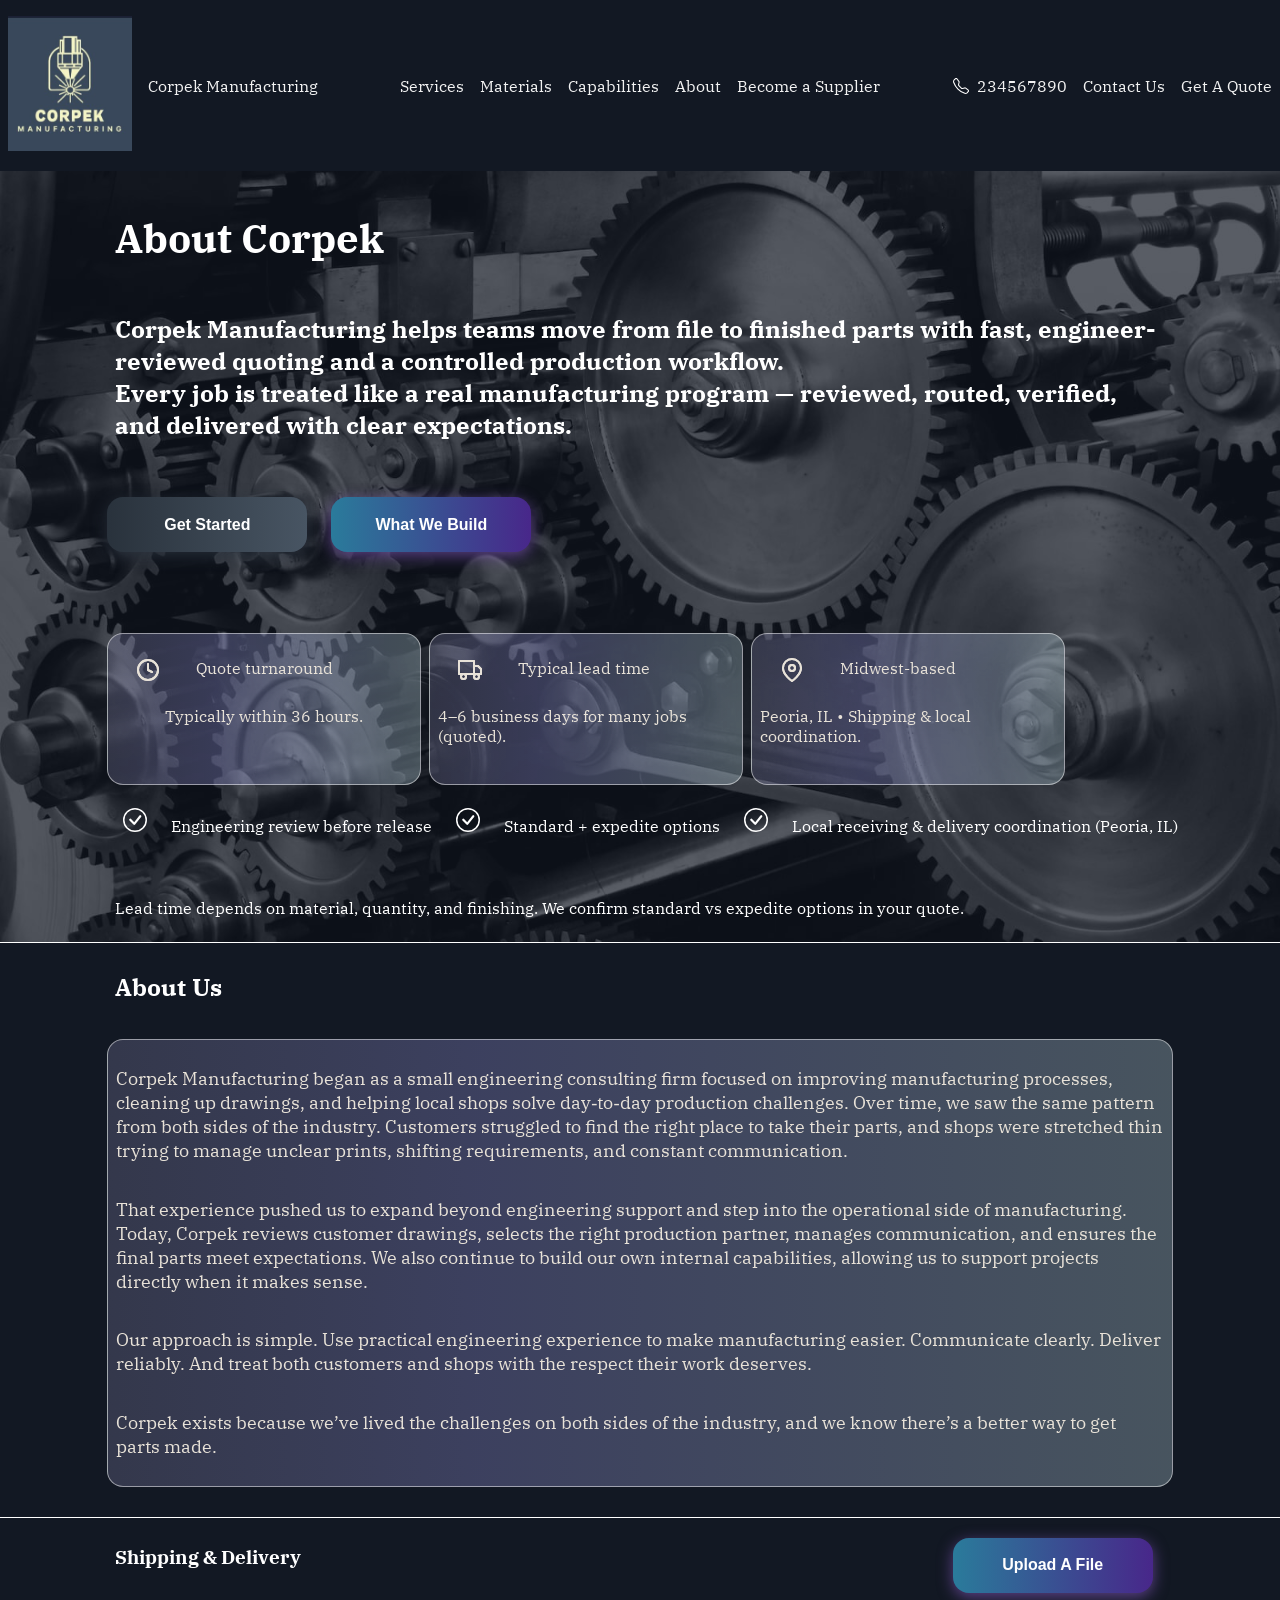
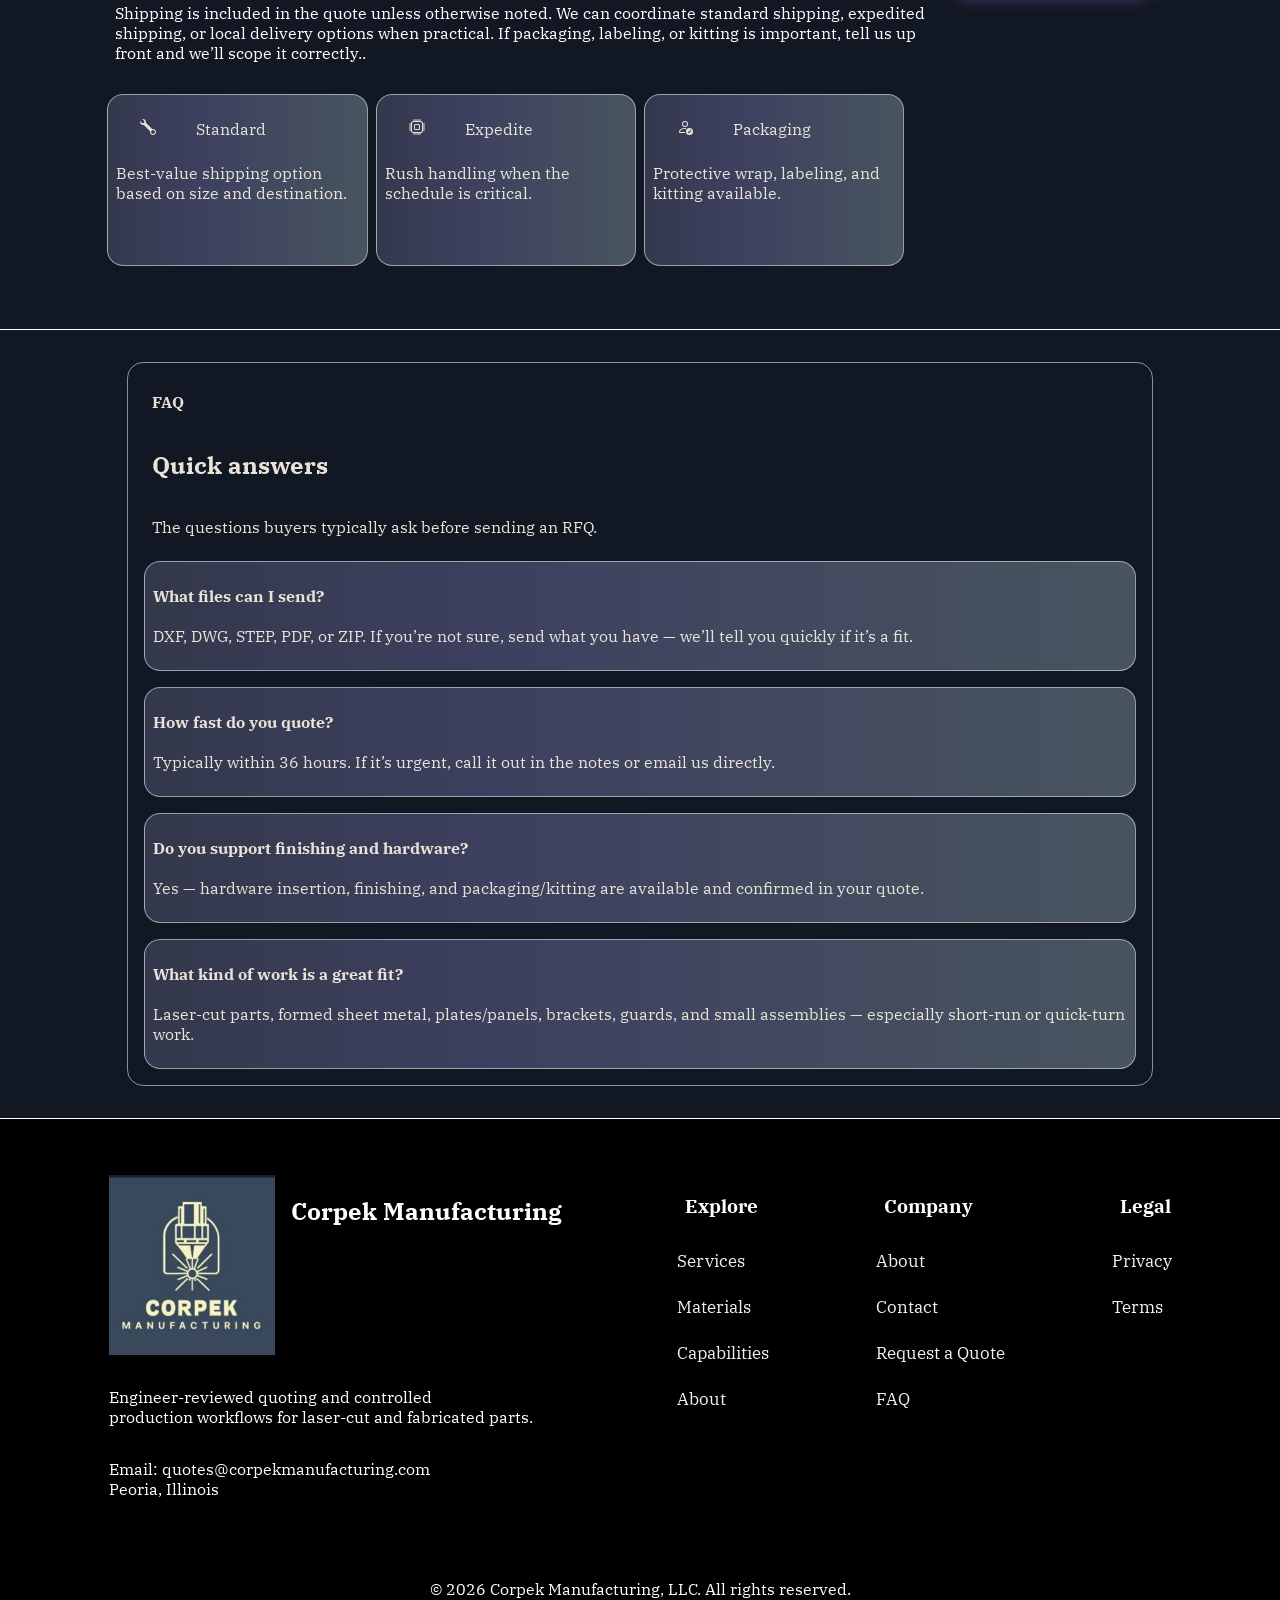
==== about.html @ 37b4da7f "Add files via upload" ====
<!DOCTYPE html>
<html lang="en">

<head>
    <meta charset="UTF-8" />
    <meta name="viewport" content="width=device-width, initial-scale=1.0" />
    <title>Corpek Manufacturing - Modern Fabrication for Real-World Production</title>
    <link rel="stylesheet" href="style.css" />
    <link rel="preconnect" href="https://fonts.googleapis.com">
    <link rel="preconnect" href="https://fonts.gstatic.com" crossorigin>
    <link rel="stylesheet" href="https://cdnjs.cloudflare.com/ajax/libs/font-awesome/4.7.0/css/font-awesome.min.css">
    <link
        href="https://fonts.googleapis.com/css2?family=IBM+Plex+Serif:ital,wght@0,100;0,200;0,300;0,400;0,500;0,600;0,700;1,100;1,200;1,300;1,400;1,500;1,600;1,700&display=swap"
        rel="stylesheet">


<body>

    <!-- Netlify Form Detector (Hidden) -->
    <form enctype='multipart/form-data' hidden method='POST' name='quote-request'>
        <input type="hidden" name="form-name" value="quote-request" />
        <input name="bot-field" />

        <input name="name" />
        <input name="email" />
        <input name="company" />
        <input name="phone" />
        <input name="quantity" />
        <input name="due_date" />
        <textarea name="notes"></textarea>

        <!-- ✅ lock file types here too -->
        <input type="file" name="file" accept=".dxf,.dwg,.step,.stp,.pdf,.zip" />
    </form>

    <!-- Navbar -->
    <section class="nav" id="navbar">
        <a href="index.html"><img src="images/CorpekLogo.jpg" alt="Corpek Manufacturing" class="logo"></img></a>
        <a href="index.html" class="home">Corpek Manufacturing</a>
        <a class="serv-link" href="services.html">Services</a>
        <a href="materials.html">Materials</a>
        <a href="capabilities.html">Capabilities</a>
        <a href="about.html">About</a>
        <a href="supplier.html">Become a Supplier</a>
        <svg xmlns="http://www.w3.org/2000/svg" width="16" height="16" fill="currentColor" class="svg-phone"
            viewBox="0 0 16 16">
            <path
                d="M3.654 1.328a.678.678 0 0 0-1.015-.063L1.605 2.3c-.483.484-.661 1.169-.45 1.77a17.6 17.6 0 0 0 4.168 6.608 17.6 17.6 0 0 0 6.608 4.168c.601.211 1.286.033 1.77-.45l1.034-1.034a.678.678 0 0 0-.063-1.015l-2.307-1.794a.68.68 0 0 0-.58-.122l-2.19.547a1.75 1.75 0 0 1-1.657-.459L5.482 8.062a1.75 1.75 0 0 1-.46-1.657l.548-2.19a.68.68 0 0 0-.122-.58zM1.884.511a1.745 1.745 0 0 1 2.612.163L6.29 2.98c.329.423.445.974.315 1.494l-.547 2.19a.68.68 0 0 0 .178.643l2.457 2.457a.68.68 0 0 0 .644.178l2.189-.547a1.75 1.75 0 0 1 1.494.315l2.306 1.794c.829.645.905 1.87.163 2.611l-1.034 1.034c-.74.74-1.846 1.065-2.877.702a18.6 18.6 0 0 1-7.01-4.42 18.6 18.6 0 0 1-4.42-7.009c-.362-1.03-.037-2.137.703-2.877z" />
        </svg>
        <a href="tel:+1234567890">234567890</a>
        <a href="contact.html">Contact Us</a>
        <a href="quote.html">Get A Quote</a>
        <a href="javascript:void(0);" class="icon" onclick="myFunction()">
            <i class="fa fa-bars"></i>
        </a>
    </section>

    <!-- Hero -->
    <div class="wrap">
        <img src="images/gears.jpg" alt="Corpek Manufacturing" class="hero-background"></img>
        <section class="hero-layout">
            <section class="hero-text">
                <h2 class="hero-header">About Corpek</h2>
                <h2>Corpek Manufacturing helps teams move from file to finished parts with fast, engineer-reviewed
                    quoting and a controlled production workflow.<br> Every job is treated like a real manufacturing
                    program
                    — reviewed, routed, verified, and delivered with clear expectations.</h2>
            </section>
            <section class="hero-buttons">
                <button class="btn-hover color-8" style="margin-left: 0;">Get Started</button>
                <button class="btn-hover color-3" style="margin-left: 0;">What We Build</button>
            </section>

            <section class=" sm-card1">
                <div class="sm-card-top">
                    <svg xmlns="http://www.w3.org/2000/svg" width="24" height="24" viewBox="0 0 24 24" fill="none"
                        stroke="currentColor" stroke-width="2" stroke-linecap="round" stroke-linejoin="round"
                        class="svg-img">
                        <circle cx="12" cy="12" r="10"></circle>
                        <polyline points="12 6 12 12 16 14"></polyline>
                        <circle cx="12" cy="12" r="10"></circle>
                        <polyline points="12 6 12 12 16 14"></polyline>
                    </svg>
                    <p>Quote turnaround</p>
                </div>
                <div class="sm-card-bottom">
                    <p>Typically within 36 hours.</p>
                </div>
            </section>
            <section class="sm-card2">
                <div class="sm-card-top">
                    <svg xmlns="http://www.w3.org/2000/svg" width="24" height="24" viewBox="0 0 24 24" fill="none"
                        stroke="currentColor" stroke-width="2" stroke-linecap="round" stroke-linejoin="round"
                        class="svg-img">
                        <rect x="1" y="3" width="15" height="13"></rect>
                        <polygon points="16 8 20 8 23 11 23 16 16 16 16 8"></polygon>
                        <circle cx="5.5" cy="18.5" r="2.5"></circle>
                        <circle cx="18.5" cy="18.5" r="2.5"></circle>
                        <rect x="1" y="3" width="15" height="13"></rect>
                        <polygon points="16 8 20 8 23 11 23 16 16 16 16 8"></polygon>
                        <circle cx="5.5" cy="18.5" r="2.5"></circle>
                        <circle cx="18.5" cy="18.5" r="2.5"></circle>
                    </svg>
                    <p>Typical lead time</p>
                </div>
                <div class="sm-card-bottom">
                    <p>4–6 business days for many jobs (quoted).</p>
                </div>

            </section>
            <section class="sm-card3">
                <div class="sm-card-top">
                    <svg xmlns="http://www.w3.org/2000/svg" width="24" height="24" viewBox="0 0 24 24" fill="none"
                        stroke="currentColor" stroke-width="2" stroke-linecap="round" stroke-linejoin="round"
                        class="svg-img">
                        <path d="M21 10c0 7-9 13-9 13s-9-6-9-13a9 9 0 0 1 18 0z"></path>
                        <circle cx="12" cy="10" r="3"></circle>
                        <path d="M21 10c0 7-9 13-9 13s-9-6-9-13a9 9 0 0 1 18 0z"></path>
                        <circle cx="12" cy="10" r="3"></circle>
                    </svg>
                    <p>Midwest-based</p>
                </div>
                <div class="sm-card-bottom">
                    <p>Peoria, IL • Shipping & local coordination.</p>
                </div>

            </section>
            <section class="hero-text-bottom">
                <svg xmlns="http://www.w3.org/2000/svg" fill="currentColor" class="svg-check" viewBox="0 0 16 16">
                    <path d="M8 15A7 7 0 1 1 8 1a7 7 0 0 1 0 14m0 1A8 8 0 1 0 8 0a8 8 0 0 0 0 16" />
                    <path
                        d="m10.97 4.97-.02.022-3.473 4.425-2.093-2.094a.75.75 0 0 0-1.06 1.06L6.97 11.03a.75.75 0 0 0 1.079-.02l3.992-4.99a.75.75 0 0 0-1.071-1.05" />
                </svg>
                <p>Engineering review before release</p>

                <svg xmlns="http://www.w3.org/2000/svg" fill="currentColor" class="svg-check" viewBox="0 0 16 16">
                    <path d="M8 15A7 7 0 1 1 8 1a7 7 0 0 1 0 14m0 1A8 8 0 1 0 8 0a8 8 0 0 0 0 16" />
                    <path
                        d="m10.97 4.97-.02.022-3.473 4.425-2.093-2.094a.75.75 0 0 0-1.06 1.06L6.97 11.03a.75.75 0 0 0 1.079-.02l3.992-4.99a.75.75 0 0 0-1.071-1.05" />
                </svg>
                <p>Standard + expedite options</p>
                <svg xmlns="http://www.w3.org/2000/svg" fill="currentColor" class="svg-check" viewBox="0 0 16 16">
                    <path d="M8 15A7 7 0 1 1 8 1a7 7 0 0 1 0 14m0 1A8 8 0 1 0 8 0a8 8 0 0 0 0 16" />
                    <path
                        d="m10.97 4.97-.02.022-3.473 4.425-2.093-2.094a.75.75 0 0 0-1.06 1.06L6.97 11.03a.75.75 0 0 0 1.079-.02l3.992-4.99a.75.75 0 0 0-1.071-1.05" />
                </svg>
                <p>Local receiving & delivery coordination (Peoria, IL)</p>
            </section>
            <p class="fine">Lead time depends on material, quantity, and finishing. We confirm standard
                vs
                expedite options in your
                quote.</p>
        </section>
    </div>
    <div class="page-borders" style="position: relative;"></div>

    <!--About us -->
    <div class="about-us" style="position: relative;">
        <div class="about-header">
            <h2>About Us</h2>
        </div>

        <div class="about-text">
            <p style="font-size: 1.15rem;">Corpek Manufacturing began as a small engineering consulting firm focused on
                improving manufacturing
                processes, cleaning up drawings, and helping local shops solve day‑to‑day production challenges.
                Over time, we saw the same pattern from both sides of the industry. Customers struggled to find the
                right place to take their parts, and shops were stretched thin trying to manage unclear prints,
                shifting requirements, and constant communication.</p>

            <p style="font-size: 1.15rem;">That experience pushed us to expand beyond engineering support and step into
                the operational side of
                manufacturing. Today, Corpek reviews customer drawings, selects the right production partner,
                manages communication, and ensures the final parts meet expectations. We also continue to build our
                own internal capabilities, allowing us to support projects directly when it makes sense.</p>

            <p style="font-size: 1.15rem;">Our approach is simple. Use practical engineering experience to make
                manufacturing easier.
                Communicate clearly. Deliver reliably. And treat both customers and shops with the respect their
                work deserves.</p>

            <p style="font-size: 1.15rem;">Corpek exists because we’ve lived the challenges on both sides of the
                industry, and we know there’s a
                better way to get parts made.</p>
        </div>
    </div>
    <div class="page-borders"></div>
    </div>


    <!-- Shipping -->
    <section class="text-button-4card-layout">
        <div class="text">
            <h3>Shipping & Delivery</h3>
            <p>Shipping is included in the quote unless otherwise noted. We can coordinate standard shipping, expedited
                shipping, or local delivery options when practical. If packaging, labeling, or kitting is important,
                tell us up front and we’ll scope it correctly..</p>
        </div>
        <div class="button">
            <button class="btn-hover color-3">Upload A File</button>
        </div>
        <div class="sm-card1">
            <div class="sm-card-top">
                <svg xmlns="http://www.w3.org/2000/svg" width="16" height="16" fill="currentColor" class="svg-img"
                    viewBox="0 0 16 16">
                    <path
                        d="M.102 2.223A3.004 3.004 0 0 0 3.78 5.897l6.341 6.252A3.003 3.003 0 0 0 13 16a3 3 0 1 0-.851-5.878L5.897 3.781A3.004 3.004 0 0 0 2.223.1l2.141 2.142L4 4l-1.757.364zm13.37 9.019.528.026.287.445.445.287.026.529L15 13l-.242.471-.026.529-.445.287-.287.445-.529.026L13 15l-.471-.242-.529-.026-.287-.445-.445-.287-.026-.529L11 13l.242-.471.026-.529.445-.287.287-.445.529-.026L13 11z" />
                </svg>
                <p>Standard</p>
            </div>
            <div class="sm-card-bottom">
                <p>Best-value shipping option based on size and destination.</p>
            </div>
        </div>
        <div class="sm-card2">
            <div class="sm-card-top">
                <svg xmlns="http://www.w3.org/2000/svg" width="16" height="16" fill="currentColor" class="svg-img"
                    viewBox="0 0 16 16">
                    <path
                        d="M5 0a.5.5 0 0 1 .5.5V2h1V.5a.5.5 0 0 1 1 0V2h1V.5a.5.5 0 0 1 1 0V2h1V.5a.5.5 0 0 1 1 0V2A2.5 2.5 0 0 1 14 4.5h1.5a.5.5 0 0 1 0 1H14v1h1.5a.5.5 0 0 1 0 1H14v1h1.5a.5.5 0 0 1 0 1H14v1h1.5a.5.5 0 0 1 0 1H14a2.5 2.5 0 0 1-2.5 2.5v1.5a.5.5 0 0 1-1 0V14h-1v1.5a.5.5 0 0 1-1 0V14h-1v1.5a.5.5 0 0 1-1 0V14h-1v1.5a.5.5 0 0 1-1 0V14A2.5 2.5 0 0 1 2 11.5H.5a.5.5 0 0 1 0-1H2v-1H.5a.5.5 0 0 1 0-1H2v-1H.5a.5.5 0 0 1 0-1H2v-1H.5a.5.5 0 0 1 0-1H2A2.5 2.5 0 0 1 4.5 2V.5A.5.5 0 0 1 5 0m-.5 3A1.5 1.5 0 0 0 3 4.5v7A1.5 1.5 0 0 0 4.5 13h7a1.5 1.5 0 0 0 1.5-1.5v-7A1.5 1.5 0 0 0 11.5 3zM5 6.5A1.5 1.5 0 0 1 6.5 5h3A1.5 1.5 0 0 1 11 6.5v3A1.5 1.5 0 0 1 9.5 11h-3A1.5 1.5 0 0 1 5 9.5zM6.5 6a.5.5 0 0 0-.5.5v3a.5.5 0 0 0 .5.5h3a.5.5 0 0 0 .5-.5v-3a.5.5 0 0 0-.5-.5z" />
                </svg>
                <p>Expedite</p>
            </div>
            <div class="sm-card-bottom">
                <p>Rush handling when the schedule is critical.</p>
            </div>
        </div>
        <div class="sm-card3">
            <div class="sm-card-top">
                <svg xmlns="http://www.w3.org/2000/svg" width="16" height="16" fill="currentColor" class="svg-img"
                    viewBox="0 0 16 16">
                    <path
                        d="M12.5 16a3.5 3.5 0 1 0 0-7 3.5 3.5 0 0 0 0 7m1.679-4.493-1.335 2.226a.75.75 0 0 1-1.174.144l-.774-.773a.5.5 0 0 1 .708-.708l.547.548 1.17-1.951a.5.5 0 1 1 .858.514M11 5a3 3 0 1 1-6 0 3 3 0 0 1 6 0M8 7a2 2 0 1 0 0-4 2 2 0 0 0 0 4" />
                    <path
                        d="M8.256 14a4.5 4.5 0 0 1-.229-1.004H3c.001-.246.154-.986.832-1.664C4.484 10.68 5.711 10 8 10q.39 0 .74.025c.226-.341.496-.65.804-.918Q8.844 9.002 8 9c-5 0-6 3-6 4s1 1 1 1z" />
                </svg>
                <p>Packaging</p>
            </div>
            <div class="sm-card-bottom">
                <p>Protective wrap, labeling, and kitting available.</p>
            </div>
        </div>
        <div>
        </div>
    </section>
    <div class="page-borders-margin"></div>

    <!-- FAQ -->
    <div class="faq-card" style="margin:auto;">
        <div style="margin-left: 1rem;">
            <h4>FAQ</h4>
            <h2>Quick answers</h2>
            <p>The questions buyers typically ask before sending an RFQ.</p>
        </div>
        <div style=" margin: auto;">
            <div class="sm-card1" style="margin: 1rem;">
                <p><strong>What files can I send?</strong><br><br>
                    DXF, DWG, STEP, PDF, or ZIP. If you’re not sure, send what you have — we’ll tell you quickly if it’s
                    a fit.</p>
            </div>
            <div class="sm-card1" style="margin: 1rem;">
                <p><strong>How fast do you quote?</strong><br><br>
                    Typically within 36 hours. If it’s urgent, call it out in the notes or email us directly.</p>
            </div>
            <div class="sm-card1" style="margin: 1rem;">
                <p><strong>Do you support finishing and hardware?</strong><br><br>
                    Yes — hardware insertion, finishing, and packaging/kitting are available and confirmed in your
                    quote.</p>
            </div>
            <div class="sm-card1" style="margin: 1rem;">
                <p><strong>What kind of work is a great fit?</strong><br><br>
                    Laser-cut parts, formed sheet metal, plates/panels, brackets, guards, and small assemblies —
                    especially short-run or quick-turn work.</p>
            </div>
        </div>
    </div>
    <div class="page-borders" style="margin-top: 2rem;"></div>

    <!-- Footer -->
    <section class="footer" style="display: flex; justify-content: space-around; padding: 3rem; background: #000000;">
        <section class="footer-col1">
            <div style="display: flex;">
                <img src="images/CorpekLogo.jpg" alt="Corpek Manufacturing" class="logo-bottom"></img>
                <h2>Corpek Manufacturing</h2>
            </div>
            <p>Engineer-reviewed quoting and controlled <br>
                production workflows for laser-cut and fabricated parts.</p>
            <p>Email: quotes@corpekmanufacturing.com<br>
                Peoria, Illinois</p>
        </section>
        <section class="footer-col2">
            <h3>Explore</h3>
            <div class="footer-link">
                <a href="services.html">Services</a>
            </div>
            <div class="footer-link">
                <a href="materials.html">Materials</a>
            </div>
            <div class="footer-link">
                <a href="capabilities.html">Capabilities</a>
            </div>
            <div class="footer-link">
                <a href="about.html">About</a>
            </div>
        </section>
        <section class="footer-col2">
            <h3>Company</h3>
            <div class="footer-link">
                <a href="about.html">About</a>
            </div>
            <div class="footer-link">
                <a href="contact.html">Contact</a>
            </div>
            <div class="footer-link">
                <a href="quote.html">Request a Quote</a>
            </div>
            <div class="footer-link">
                <a href="FAQ.html">FAQ</a>
            </div>
        </section>
        <section class="footer-col2">
            <h3>Legal</h3>
            <div class="footer-link">
                <a href="privacy.html">Privacy</a>
            </div>
            <div class="footer-link">
                <a href="terms.html">Terms</a>
            </div>
        </section>
    </section>
    <p style="text-align: center; background-color: black; margin: 0px;">© 2026 Corpek Manufacturing, LLC. All
        rights
        reserved.</p>
    <script src="script.js"></script>
</body>

</html>
---- style.css ----
body {
background-color:#121823;
margin:0;
padding:0;
font-family: "IBM Plex Serif", serif;
font-weight: 400;
font-optical-sizing: auto;
color:#ffffff;
}

h1, h2, h3, h4 {
padding: 8px;
}

p {
font-weight: 400;
padding: 8px;
}


.nav {
width: 100vw;
background-color:#121823;
display:flex;
align-items:center;
justify-content:center;
}

.nav a {
color: #f2f2f2;
text-align: center;
padding: 1rem 0.5rem;
text-decoration: none;
}



/* Change the color of links on hover */
.nav a:hover:not(:nth-child(1)) {
background-color: #ddd;
color: black;
}

/* Add an active class to highlight the current page */
.nav a.active {
background-color: white;
color: black;
}

/* Hide the link that should open and close the topnav on small screens */
.nav .icon {
display: none;
}



/* When the screen is less than 600 pixels wide, hide all links, except for the first one ("Home"). Show the link that contains should open and close the topnav (.icon) */
@media screen and (max-width: 900px) {
.nav {display:block;}
.nav a:not(:first-child) {display: none;}
.svg-phone{display:none;}
.nav a.icon {
float: right;
display: block;
padding:1rem;
}
}

/* The "responsive" class is added to the topnav with JavaScript when the user clicks on the icon. This class makes the topnav look good on small screens (display the links vertically instead of horizontally) */
@media screen and (max-width: 900px) {
.nav.responsive {position: relative;}
.nav.responsive a.icon {
position: absolute;
right: 0;
top: 0;
}
.nav.responsive a {
float: none;
display: block;
text-align: left;
}
}

.serv-link{
    margin-left:auto;
}

.logo {
justify-self:end;
height:15vh;

}
.home {
justify-self:start;
align-self:center;

}

.hero{
color:#E8E2D8;
position:relative;
padding:2rem;
}

.wrap {
overflow: hidden;
position: relative;
}

.hero-background {
opacity: 0.3;
position: absolute;
left: 0;
top: 0;
width: 100%;
height: auto;
}

.hero-layout {
position: relative;
display: grid;
grid:
". hero-text hero-text hero-text hero-text hero-text hero-text hero-text hero-text hero-text hero-text ." 1fr
". hero-buttons hero-buttons hero-buttons hero-buttons hero-buttons hero-buttons . . . . ." 0.5fr
". card1 card1 card1 card2 card2 card2 card3 card3 card3 . ." 0.5fr
". hero-text-bottom hero-text-bottom hero-text-bottom hero-text-bottom hero-text-bottom hero-text-bottom hero-text-bottom hero-text-bottom hero-text-bottom hero-text-bottom hero-text-bottom" 0.25fr
" . fine fine fine fine fine fine fine fine fine fine ."
/ 1fr 1fr 1fr 1fr 1fr 1fr 1fr 1fr 1fr 1fr 1fr 1fr;
gap:8px;
}

.hero-text {
    width:100%;
    grid-area: hero-text;}
.hero-buttons { grid-area: hero-buttons; }
.empty-button { grid-area: empty-button; }
.sm-card1 { grid-area: card1;}
.sm-card2 { grid-area: card2;}
.sm-card3 { grid-area: card3;}
.empty-card{grid-area: empty-card;}
.hero-text-bottom { grid-area: hero-text-bottom;
display:flex;
flex-direction:row;
}
.fine {grid-area: fine;}

.hero-header{
    font-size:2.5rem;
}
.sm-card1, .sm-card2, .sm-card3, .sm-card4, .sm-card5 {
background: linear-gradient(90deg,rgba(132, 132, 171, 0.3) 0%, rgba(160, 160, 235, 0.3) 35%, rgba(197, 226, 235, 0.3) 100%);
color:#E8E2D8;
border-radius:1rem;
display:flex;
flex-direction: column;
align-self:center;
border:1px solid rgba(255, 255, 255,0.5);
height:100%;

}

.sm-card-top, .sm-card-bottom{
    display: flex;
    flex-direction: coulmn;
    justify-items: center;

}

.svg-img{
width: 2em;
display: inline;
margin: 1rem;
padding:8px;
vertical-align: bottom;
}

.sm-card-bottom * {
    margin:auto;

}

.sm-card-top * {
    margin-bottom:1rem;
    padding-bottom:0;
}



.buttons {
text-align: center;
}

.btn-hover {
width: 200px;
font-size: 16px;
font-weight: 600;
color: #fff;
cursor: pointer;
margin: 20px;
height: 55px;
text-align:center;
border: none;
background-size: 300% 100%;

border-radius: 1rem;
moz-transition: all .4s ease-in-out;
-o-transition: all .4s ease-in-out;
-webkit-transition: all .4s ease-in-out;
transition: all .4s ease-in-out;
}

.btn-hover:hover {
background-position: 100% 0;
moz-transition: all .4s ease-in-out;
-o-transition: all .4s ease-in-out;
-webkit-transition: all .4s ease-in-out;
transition: all .4s ease-in-out;
}

.btn-hover:focus {
outline: none;
}


.btn-hover.color-1 {
background-image: linear-gradient(to right, #25aae1, #40e495, #30dd8a, #2bb673);
box-shadow: 0 4px 15px 0 rgba(49, 196, 190, 0.75);
}
.btn-hover.color-2 {
background-image: linear-gradient(to right, #f5ce62, #e43603, #fa7199, #e85a19);
box-shadow: 0 4px 15px 0 rgba(229, 66, 10, 0.75);
}
.btn-hover.color-3 {
background-image: linear-gradient(to right, #2A7B9B, #48278A, #5DB6D9, #7D56CC);
box-shadow: 0 4px 15px 0 rgba(116, 79, 168, 0.75);
}
.btn-hover.color-4 {
background-image: linear-gradient(to right, #fc6076, #ff9a44, #ef9d43, #e75516);
box-shadow: 0 4px 15px 0 rgba(252, 104, 110, 0.75);
}
.btn-hover.color-5 {
background-image: linear-gradient(to right, #0ba360, #3cba92, #30dd8a, #2bb673);
box-shadow: 0 4px 15px 0 rgba(23, 168, 108, 0.75);
}
.btn-hover.color-6 {
background-image: linear-gradient(to right, #009245, #FCEE21, #00A8C5, #D9E021);
box-shadow: 0 4px 15px 0 rgba(83, 176, 57, 0.75);
}
.btn-hover.color-7 {
background-image: linear-gradient(to right, #6253e1, #852D91, #A3A1FF, #F24645);
box-shadow: 0 4px 15px 0 rgba(126, 52, 161, 0.75);
}
.btn-hover.color-8 {
background-image: linear-gradient(to right, #29323c, #485563, #2b5876, #4e4376);
box-shadow: 0 4px 15px 0 rgba(45, 54, 65, 0.75);
}
.btn-hover.color-9 {
background-image: linear-gradient(to right, #25aae1, #4481eb, #04befe, #3f86ed);
box-shadow: 0 4px 15px 0 rgba(65, 132, 234, 0.75);
}
.btn-hover.color-10 {
background-image: linear-gradient(to right, #ed6ea0, #ec8c69, #f7186a , #FBB03B);
box-shadow: 0 4px 15px 0 rgba(236, 116, 149, 0.75);
}
.btn-hover.color-11 {
background-image: linear-gradient(to right, #eb3941, #f15e64, #e14e53, #e2373f);  box-shadow: 0 5px 15px rgba(242, 97, 103, .4);
}

.svg-phone{
color:white;
margin-left:auto;
}

.svg-check{
color:white;
display: inline;
margin: 1em;
vertical-align: bottom;
width:1.5em;
height:1.5em;
}


.text-button-4card-layout {
padding-bottom:2rem;
display: grid;
grid:
". . text text text text text text text text text text text text text text text text button button button button . ." 1fr
". . card1 card1 card1 card1 card1 card2 card2 card2 card2 card2 card3 card3 card3 card3 card3 card4 card4 card4 card4 card4 . ." 1fr
/ 1fr 1fr 1fr 1fr 1fr 1fr 1fr 1fr 1fr 1fr 1fr 1fr 1fr 1fr 1fr 1fr 1fr 1fr 1fr 1fr 1fr 1fr 1fr 1fr;
gap: 8px;
}

.text { grid-area: text; }
.button {
grid-area: button;
justify-self:end;

}
.sm-card1 { grid-area: card1; }
.sm-card2 { grid-area: card2; }
.sm-card3 { grid-area: card3; }
.sm-card4 { grid-area: card4; }

.text-button-3card-layout {
padding-bottom:2rem;
display: grid;
grid:
". text text text text text text text text button button ." 1fr
". card1 card1 card1 card2 card2 card2 card3 card3 card3 . ." 0.5fr
/ 1fr 1fr 1fr 1fr 1fr 1fr 1fr 1fr 1fr 1fr 1fr 1fr;
gap: 8px;
}

.text { grid-area: text; }
.button { grid-area: button; }
.sm-card1 { grid-area: card1; }
.sm-card2 { grid-area: card2; }
.sm-card3 { grid-area: card3; }

.text-center-3card-layout {
padding-bottom:2rem;
position:relative;
display: grid;
grid:
". text text text text text text text text text . ." auto
". card1 card1 card1 card2 card2 card2 card3 card3 card3 . ." 0.5fr
/ 1fr 1fr 1fr 1fr 1fr 1fr 1fr 1fr 1fr 1fr 1fr 1fr;
gap: 8px;
}

.sect3{
position:relative;
}
.center-text {
grid-area: text; }
.lg-card1 { grid-area: card1; }
.lg-card2 { grid-area: card2; }
.lg-card3 { grid-area: card3; }

.lg-card1, .lg-card2, .lg-card3, .lg-card4 {
display: grid;
grid:
"lg-card-top" auto
"lg-card-bottom" auto
/ 1fr;
gap: 8px;

background: linear-gradient(90deg,rgba(87, 146, 171, 0.3) 0%, rgba(128, 191, 152, 0.3) 50%, rgba(212, 197, 148, 0.3) 100%);
border:1px solid rgba(255, 255, 255,0.5);

color:#E8E2D8;
border-radius:1rem;
}

.lg-card-top {
justify-self:start;
padding-top:1rem;
padding-left:1rem;
grid-area: lg-card-top; }

.lg-card-bottom {
justify-self:start;
grid-area: lg-card-bottom; }

.page-borders-margin{
width:100%;
border-bottom:1px solid white;
margin-top:2rem;
margin-bottom:2rem;
}

.page-borders{
width:100%;
border-bottom:1px solid white;
}



.sect4{
position:relative;
}

.text-center-4card-layout {
padding-bottom:2rem;
display: grid;
grid:
". . text text text text text text text text text text text text text text text text text text text text . ." auto
". . card1 card1 card1 card1 card1 card2 card2 card2 card2 card2 card3 card3 card3 card3 card3 card4 card4 card4 card4 card4 . ." 1fr
/ 1fr 1fr 1fr 1fr 1fr 1fr 1fr 1fr 1fr 1fr 1fr 1fr 1fr 1fr 1fr 1fr 1fr 1fr 1fr 1fr 1fr 1fr 1fr 1fr;
gap: 8px;
}

.center-text {
grid-area: text; }
.sm-card1 { grid-area: card1; }
.sm-card2 { grid-area: card2; }
.sm-card3 { grid-area: card3; }
.sm-card4 { grid-area: card4; }


.form-layout {
width: 80%;
border:2px solid rgba(255, 255, 255,0.5);
border-radius:1rem;
background-color: #000000;
padding:1rem;
display: grid;
grid:
"form-name form-email" auto
"form-company form-phone" auto
"form-quanity form-due" auto
"form-notes form-notes" auto
"form-notes form-notes" auto
"form-file form-file" auto
"form-file form-file" auto
"form-submit form-submit" auto
/ 1fr 1fr;
gap: 8px;
}

.form-name { grid-area: form-name; }
.form-email { grid-area: form-email; }
.form-company { grid-area: form-company; }
.form-phone { grid-area: form-phone; }
.form-quanity { grid-area: form-quanity; }
.form-due { grid-area: form-due; }
.form-notes { grid-area: form-notes; }
.form-file { grid-area: form-file; }
.form-submit { grid-area: form-submit; }

input, textarea{
width: 100%;
padding: 12px 20px;
margin: 8px 0;
display: inline-block;
border: 1px solid #ccc;
border-radius: 4px;
box-sizing: border-box;
font-size:1.25rem;
background-color: #3d3d3d;
color:white;
}

label{
font-size:1.25rem;
}


::placeholder {
color: white;
opacity: 1; /* Firefox */
}

::-ms-input-placeholder { /* Edge 12 -18 */
color: white;
}

.footer-link a {
color: #f2f2f2;
text-align: center;
text-decoration: none;
font-size: 17px;
}

.inline-link {
color: #3396D3;
text-align: center;
text-decoration: none;
font-size: 17px;
}

.footer-link{
margin-top:1.5rem;
}

.logo-bottom{
padding:8px;
height:20vh;
}

.sect6, .sect7 {
position:relative;
}

.text-button-layout {
width: 100%;
position: relative;
display: grid;
grid:
"text-top button" auto
"text-middle text-middle" auto
"text-bottom text-bottom" auto
/ 1fr 1fr;
gap: 8px;
}

.text-top { grid-area: text-top; }
.button { grid-area: button; }
.text-middle { grid-area: text-middle; }
.text-bottom { grid-area: text-bottom; }

/* accordion */

/* Core styles/functionality */
.tab {
position: relative;
background-color: #3d3d3d;
}
.tab input {
position: absolute;
opacity: 0;
z-index: -1;
}
.tab__content {
max-height: 0;
overflow: hidden;
transition: all 0.35s;
}
.tab input:checked ~ .tab__content {
max-height: 100%;
}

/* Visual styles */
.accordion {
width:90%;
margin:auto;
margin-top:2rem;
color: var(--theme);
border: 2px solid;
border-radius: 0.5rem;
overflow: hidden;
}
.tab__label,
.tab__close {
display: flex;
color: white;
background: var(--theme);
cursor: pointer;
}
.tab__label {
justify-content: space-between;
padding: 1rem;
}
.tab__label::after {
content: "\276F";
width: 1em;
height: 1em;
text-align: center;
transform: rotate(90deg);
transition: all 0.35s;
}
.tab input:checked + .tab__label::after {
transform: rotate(270deg);
}
.tab__content p {
margin: 0;
padding: 1rem;
}
.tab__close {
justify-content: flex-end;
padding: 0.5rem 1rem;
font-size: 0.75rem;
}
.accordion--radio {
--theme: var(--secondary);
}

/* Arrow animation */
.tab input:not(:checked) + .tab__label:hover::after {
animation: bounce .5s infinite;
}
@keyframes bounce {
25% {
transform: rotate(90deg) translate(.25rem);
}
75% {
transform: rotate(90deg) translate(-.25rem);
}
}

.hero-nocard-layout{
position: relative;
display: grid;
grid:
". hero-text hero-text hero-text hero-text hero-text hero-text hero-text hero-text hero-text hero-text ." 1fr
". hero-buttons hero-buttons hero-buttons hero-buttons hero-buttons hero-buttons . . . . ." 0.25fr
". hero-text-bottom hero-text-bottom hero-text-bottom hero-text-bottom hero-text-bottom hero-text-bottom hero-text-bottom hero-text-bottom hero-text-bottom hero-text-bottom hero-text-bottom" 0.25fr
/ 1fr 1fr 1fr 1fr 1fr 1fr 1fr 1fr 1fr 1fr 1fr 1fr;
gap:8px;
}

.hero-text { grid-area: hero-text; }
.hero-buttons { grid-area: hero-buttons; }
.hero-text-bottom{ grid-area: hero-text-bottom}

.built-for-layout {
position: relative;

margin: auto;
margin-top:2rem;
margin-bottom:2rem;
width:92%;
color:#E8E2D8;
border-radius:1rem;
border:1px solid rgba(255, 255, 255,0.5);
display: grid;
overflow:hidden;
grid:
" . header header header header header header upload-card upload-card upload-card upload-card ." 1fr
" . point1 point1 point1 point2 point2 point2 upload-card upload-card upload-card upload-card ." 1fr
" . point3 point3 point3 point4 point4 point4 upload-card upload-card upload-card upload-card ." 1fr
/ 0.5fr 1fr 1fr 1fr 1fr 1fr 1fr 1fr 1fr 1fr 1fr 0.5fr;
gap: 8px;
}

.header { grid-area: header; }
.upload-card { grid-area: upload-card; }
.point1 { grid-area: point1; }
.point2 { grid-area: point2; }
.point3 { grid-area: point3; }
.point4 { grid-area: point4; }


.upload-card{
background: rgba(255, 255, 255,0.3);
color:#E8E2D8;
border-radius:1rem;
border:1px solid rgba(255, 255, 255,0.5);
height:100%;
margin: 2rem;
}

.text-center-6card-layout {
padding-bottom:2rem;
position:relative;
display: grid;
grid:
". text text text text text text text text text . . " auto
". card1 card1 card1 card2 card2 card2 card3 card3 card3 . ." auto
". card4 card4 card4 card5 card5 card5 card6 card6 card6 . ."auto
/ 1fr 1fr 1fr 1fr 1fr 1fr 1fr 1fr 1fr 1fr 1fr 1fr;
gap: 8px;
}
.center-text {
grid-area: text; }
.lg-card1 { grid-area: card1; }
.lg-card2 { grid-area: card2; }
.lg-card3 { grid-area: card3; }
.lg-card4 { grid-area: card4; }
.lg-card5 { grid-area: card5; }
.lg-card6 { grid-area: card6; }

.lg-card5, .lg-card6  {
display: grid;
grid:
"lg-card-top" auto
"lg-card-bottom" auto
/ 1fr;
gap: 8px;

background: linear-gradient(90deg,rgba(87, 146, 171, 0.3) 0%, rgba(128, 191, 152, 0.3) 50%, rgba(212, 197, 148, 0.3) 100%);
border:1px solid rgba(255, 255, 255,0.5);

color:#E8E2D8;
border-radius:1rem;
}

.lg-card-top {
justify-self:start;
padding-top:1rem;
padding-left:1rem;
grid-area: lg-card-top;
display:flex;

}

.svg-img2{
background-color: #468A9A;
padding: 1rem;
border-radius: 1rem;
}
.faq-card{
width:80%;
margin-bottom:2rem;
color:#E8E2D8;
border-radius:1rem;
border:1px solid rgba(255, 255, 255,0.5);
height:100%;
}

.about-us {
width: 100%;
margin-bottom:2rem;
display: grid;
grid:
". header header header header header header header header header header ." 0.1fr
". text text text text text text text text text text ." 1fr
/ 1fr 1fr 1fr 1fr 1fr 1fr 1fr 1fr 1fr 1fr 1fr 1fr;
gap: 8px;
}

.about-header { grid-area: header; }
.about-text { grid-area: text; }

.about-text{
background: linear-gradient(90deg,rgba(132, 132, 171, 0.3) 0%, rgba(160, 160, 235, 0.3) 35%, rgba(197, 226, 235, 0.3) 100%);
color:#E8E2D8;
border-radius:1rem;
border:1px solid rgba(255, 255, 255,0.5);
height:100%;
}

.privacy-card{
background: linear-gradient(90deg,rgba(132, 132, 171, 0.3) 0%, rgba(160, 160, 235, 0.3) 35%, rgba(197, 226, 235, 0.3) 100%);
color:#E8E2D8;
border-radius:1rem;
border:1px solid rgba(255, 255, 255,0.5);
height:100%;
margin-bottom:2rem;
}

li{
margin-bottom:1rem;
}


.text-button-layout {
width: 100%;

display: grid;
grid:
". top-text top-text top-text top-text top-text top-text button button button . ." 1fr
". bottom-text bottom-text bottom-text bottom-text bottom-text bottom-text bottom-text bottom-text bottom-text bottom-text ." 1fr
/ 1fr 1fr 1fr 1fr 1fr 1fr 1fr 1fr 1fr 1fr 1fr 1fr;
gap: 8px;
}

.top-text { grid-area: top-text; }
.button { grid-area: button; }
.bottom-text { grid-area: bottom-text; }

input[type="file"]::file-selector-button {
background-image: linear-gradient(to right, #2A7B9B, #48278A);
box-shadow: 0 4px 15px 0 rgba(116, 79, 168, 0.75);
color: white;
padding: 10px 20px;
border: none;
border-radius: 1rem;
cursor: pointer;
}

.svg-txt{
    display:flex;
}

.privacy-card{
    width:80%;
    margin:auto;
}

.privacy-card * {
    margin-left:2rem;
}

.terms-body-card{
    width:80%;
    margin:auto;
    background: linear-gradient(90deg,rgba(132, 132, 171, 0.3) 0%, rgba(160, 160, 235, 0.3) 35%, rgba(197, 226, 235, 0.3) 100%);
    border:1px solid white;
    border-radius:1rem;
}

.terms-card{
    width:80%;
    margin:auto;
    background: linear-gradient(90deg,rgba(132, 132, 171, 0.3) 0%, rgba(160, 160, 235, 0.3) 35%, rgba(197, 226, 235, 0.3) 100%);
    border:1px solid white;
    border-radius:1rem;
    margin-bottom:2rem;
}


/* responsive */

@media only screen and (max-width: 1000px) and (min-width: 781px) {

    .hero-layout {
    position: relative;
    display: grid;
    grid:
    "hero-text hero-text hero-text hero-text hero-text hero-text hero-text hero-text hero-text hero-text" 1fr
    "hero-buttons hero-buttons hero-buttons hero-buttons hero-buttons hero-buttons . . . ." 0.5fr
    "card1 card1 card1 card2 card2 card2 card3 card3 card3 ." 0.5fr
    "hero-text-bottom hero-text-bottom hero-text-bottom hero-text-bottom hero-text-bottom hero-text-bottom hero-text-bottom hero-text-bottom hero-text-bottom hero-text-bottom" 0.25fr
    "fine fine fine fine fine fine fine fine fine fine"
    / 1fr 1fr 1fr 1fr 1fr 1fr 1fr 1fr 1fr 1fr;
    gap:8px;
    }

    .text-button-4card-layout {
    padding-bottom:2rem;
    display: grid;
    grid:
    "text text text text text text text text text text text text text text text text button button button button" 1fr
    "card1 card1 card1 card1 card1 card2 card2 card2 card2 card2 card3 card3 card3 card3 card3 card4 card4 card4 card4 card4" 1fr
    / 1fr 1fr 1fr 1fr 1fr 1fr 1fr 1fr 1fr 1fr 1fr 1fr 1fr 1fr 1fr 1fr 1fr 1fr 1fr 1fr;
    gap: 8px;
    }

    .text-button-3card-layout {
    padding-bottom:2rem;
    display: grid;
    grid:
    "text text text text text text text text button button" 1fr
    "card1 card1 card1 card2 card2 card2 card3 card3 card3 ." 0.5fr
    / 1fr 1fr 1fr 1fr 1fr 1fr 1fr 1fr 1fr 1fr;
    gap: 8px;
    }

    .text-center-3card-layout {
    padding-bottom:2rem;
    position:relative;
    display: grid;
    grid:
    "text text text text text text text text text ." auto
    "card1 card1 card1 card2 card2 card2 card3 card3 card3 ." 0.5fr
    / 1fr 1fr 1fr 1fr 1fr 1fr 1fr 1fr 1fr 1fr;
    gap: 8px;
    }

    .text-center-4card-layout {
    padding-bottom:2rem;
    display: grid;
    grid:
    "text text text text text text text text text text text text text text text text text text text text" auto
    "card1 card1 card1 card1 card1 card2 card2 card2 card2 card2 card3 card3 card3 card3 card3 card4 card4 card4 card4 card4" 1fr
    / 1fr 1fr 1fr 1fr 1fr 1fr 1fr 1fr 1fr 1fr 1fr 1fr 1fr 1fr 1fr 1fr 1fr 1fr 1fr 1fr;
    gap: 8px;
    }

}

@media only screen and (max-width: 780px) {

    .button{
        width:90%;
    }
    .hero-background{
        height:100%;
        width:auto;
    }
        .hero-layout {
            display:flex;
            flex-direction:column;
        }

        .hero-buttons{
            width:50%;
            margin:auto;
        }

        .sm-card1, .sm-card2, .sm-card3, .sm-card4, .sm-card5 {
            width:90%;
        display:block;
        border:1px solid rgba(255, 255, 255,0.5);
        height:100%;

        }

        .hero-text-bottom{
            display:block;
        }


        .hero-header{
            font-size:1.5rem;
        }

        h2{
            font-size:1.25rem;
        }

        .text-button-4card-layout{
            display:flex;
            flex-direction:column;

        }

        .text-button-3card-layout{
            display:flex;
            flex-direction:column;

        }

        .text-center-3card-layout{
            display:flex;
            flex-direction:column;
        }

        .text-center-4card-layout{
            display:flex;
            flex-direction:column;
        }

        .lg-card1, .lg-card2, .lg-card3, .lg-card4, .lg-card5, .lg-card6 {
            width: 90%;
            margin:auto;
        }

        .form-layout{
            display:flex;
            flex-direction:column;
        }

        .text-button-layout{
            display:flex;
            flex-direction:column;
        }

        .built-for-layout{
            display:flex;
            flex-direction:column;
        }

        .text-center-6card-layout{
            display:flex;
            flex-direction:column;
        }

        .footer{
            display:flex;
            flex-direction:column;
        }
}


/* Customize the label (the container) */
.container {
  display: block;
  position: relative;
  padding-left: 35px;
  margin-bottom: 12px;
  cursor: pointer;
  font-size: 22px;
  -webkit-user-select: none;
  -moz-user-select: none;
  -ms-user-select: none;
  user-select: none;
}

/* Hide the browser's default checkbox */
.container input {
  position: absolute;
  opacity: 0;
  cursor: pointer;
  height: 0;
  width: 0;
}

/* Create a custom checkbox */
.checkmark {
  position: absolute;
  top: 0;
  left: 0;
  height: 25px;
  width: 25px;
  background-color: #eee;
}

/* On mouse-over, add a grey background color */
.container:hover input ~ .checkmark {
  background-color: #ccc;
}

/* When the checkbox is checked, add a blue background */
.container input:checked ~ .checkmark {
  background-color: #2196F3;
}

/* Create the checkmark/indicator (hidden when not checked) */
.checkmark:after {
  content: "";
  position: absolute;
  display: none;
}

/* Show the checkmark when checked */
.container input:checked ~ .checkmark:after {
  display: block;
}

/* Style the checkmark/indicator */
.container .checkmark:after {
  left: 9px;
  top: 5px;
  width: 5px;
  height: 10px;
  border: solid white;
  border-width: 0 3px 3px 0;
  -webkit-transform: rotate(45deg);
  -ms-transform: rotate(45deg);
  transform: rotate(45deg);
}


.form-check{
    display:flex;
    justify-content:space-evenly;
}

.form-layout-supplier {
width: 80%;
border:2px solid rgba(255, 255, 255,0.5);
border-radius:1rem;
background-color: #000000;
padding:1rem;
display: grid;
grid:
"form-name form-email" auto
"form-company form-phone" auto
"capabilities-text capabilities-text" auto
"form-check form-check" auto
"form-equip form-equip" auto
"form-industries form-industries" auto
"form-certs form-certs" auto
"form-notes form-notes" auto
"form-notes form-notes" auto
"form-file form-file" auto
"form-file form-file" auto
"form-submit form-submit" auto
/ 1fr 1fr;
gap: 8px;
}

.capabilities-text{
    grid-area: capabilities-text;
}

.form-check{grid-area:form-check;}

.form-equip{grid-area:form-equip;}
.form-industries{grid-area:form-industries;}
.form-certs{grid-area:form-certs;}

.capabilities-supplier-card{
background: linear-gradient(90deg,rgba(132, 132, 171, 0.3) 0%, rgba(160, 160, 235, 0.3) 35%, rgba(197, 226, 235, 0.3) 100%);
color:#E8E2D8;
border-radius:1rem;
display:flex;
flex-direction: column;
border:1px solid rgba(255, 255, 255,0.5);
margin-top:2rem;

}

.supplier-mid{
    display:flex;
    justify-content:space-evenly;
}

.list-cols{
    display:flex;
    padding: 1rem;
}


@media only screen and (max-width: 780px) {

    .supplier-mid{
        display:block;
        margin-top:2rem;
    }

    .form-check{
        display:block;
    }

    .form-layout-supplier {
    width: 80%;
    border:2px solid rgba(255, 255, 255,0.5);
    border-radius:1rem;
    background-color: #000000;
    padding:1rem;
    display: grid;
    grid:
    "form-name form-name " auto
    "form-email form-email" auto
    "form-company form-company" auto
    "form-phone form-phone" auto
    "capabilities-text capabilities-text" auto
    "form-check form-check" auto
    "form-equip form-equip" auto
    "form-industries form-industries" auto
    "form-certs form-certs" auto
    "form-notes form-notes" auto
    "form-notes form-notes" auto
    "form-file form-file" auto
    "form-file form-file" auto
    "form-submit form-submit" auto
    / 1fr 1fr;
    gap: 8px;
    }
}
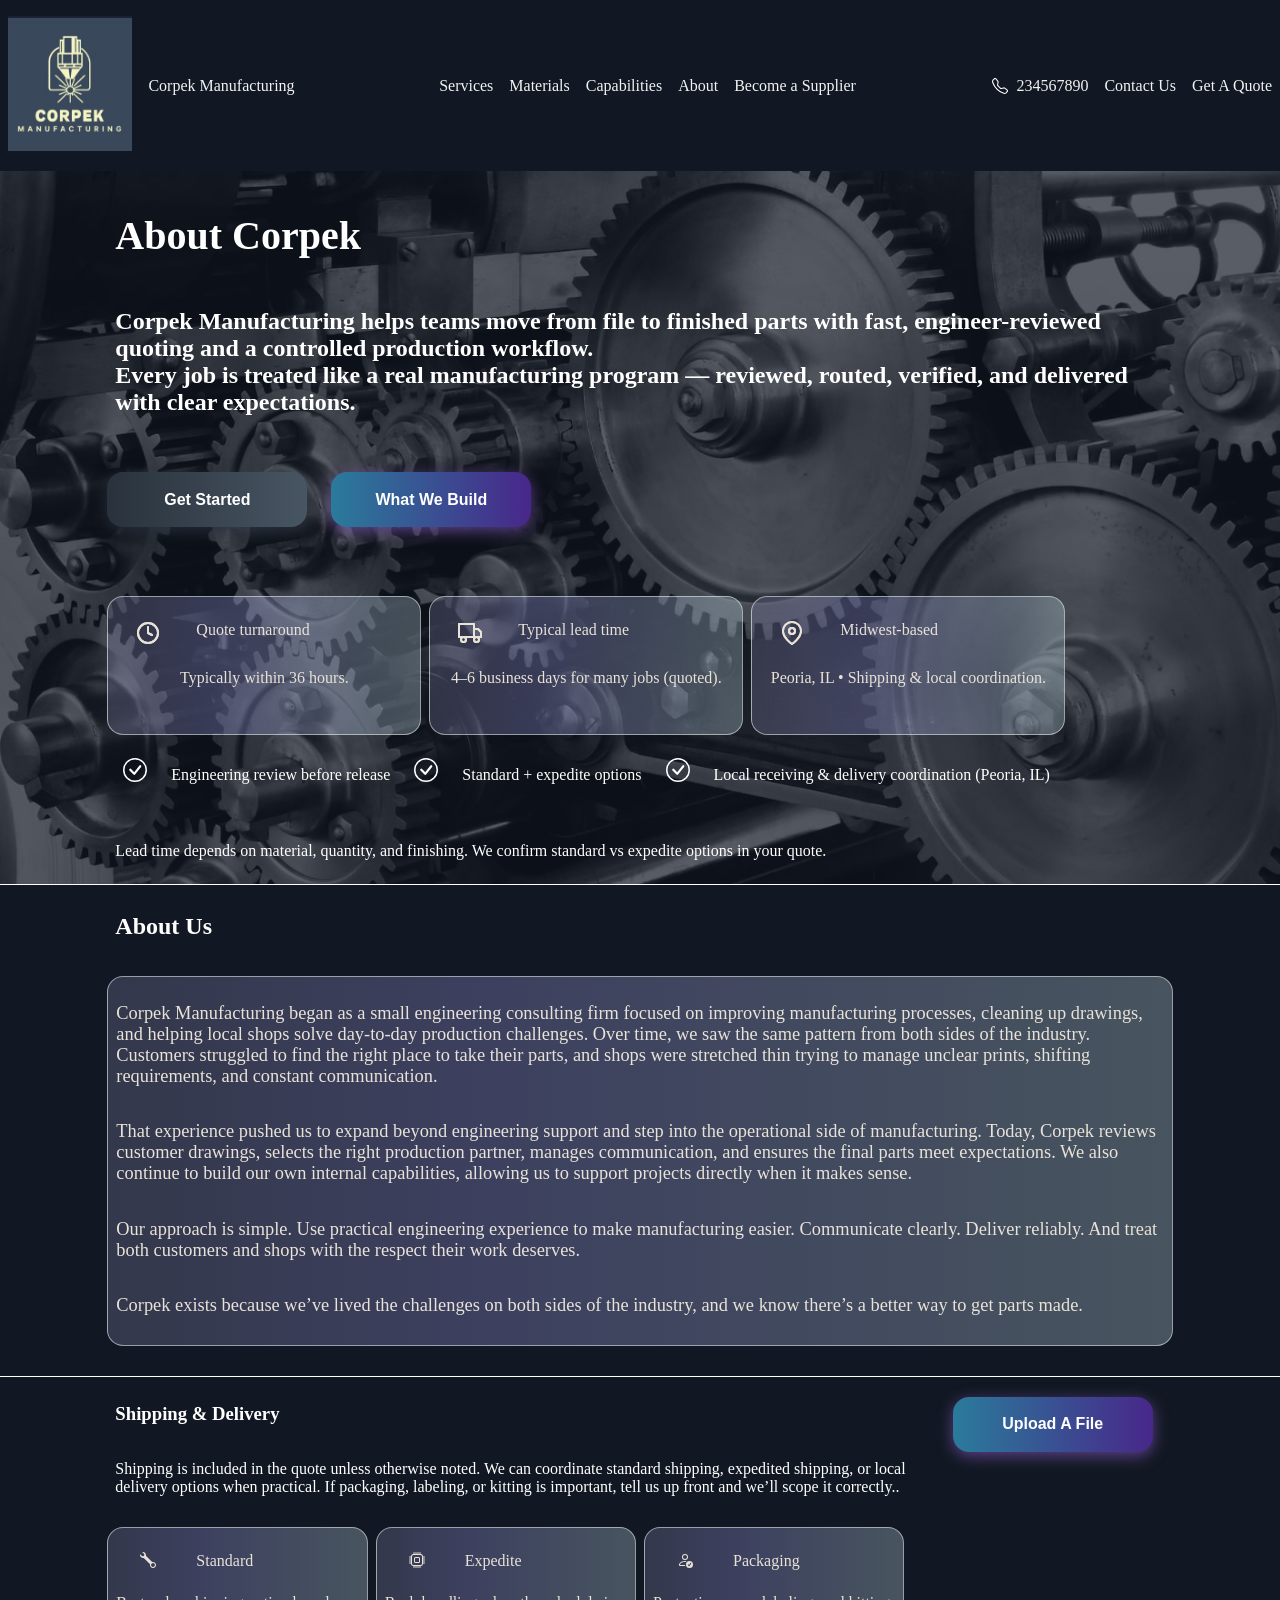
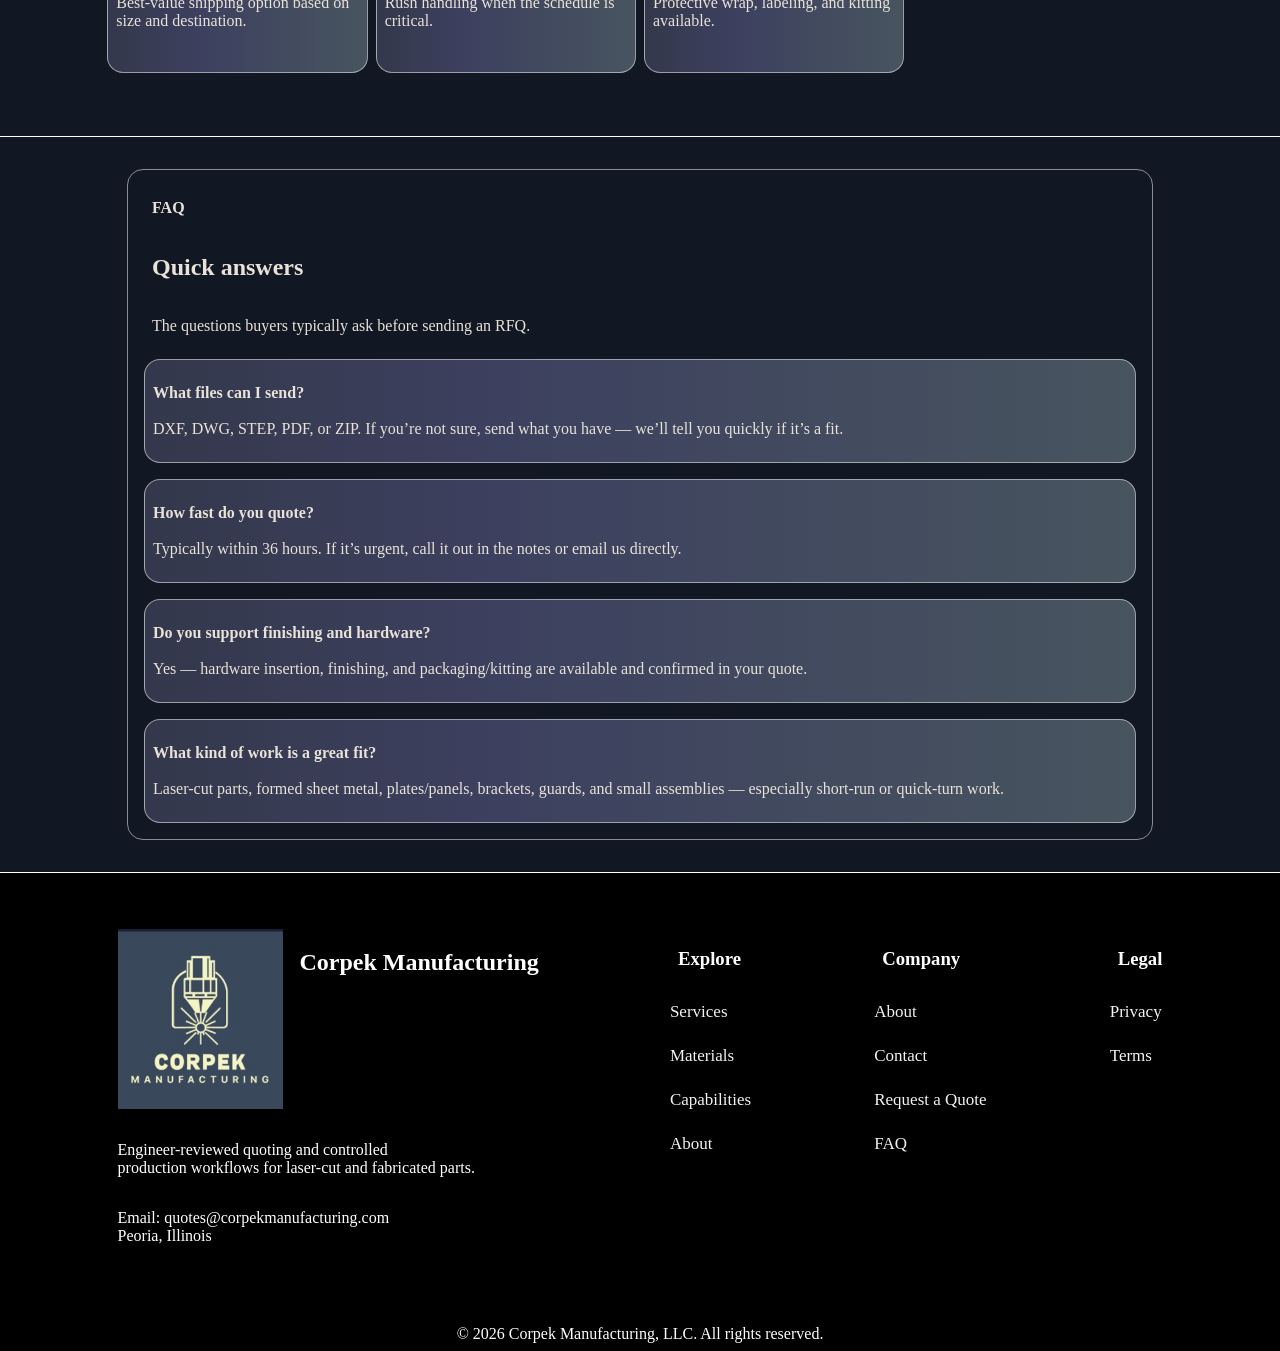
==== commit 0d7668a9: "Add files via upload" ====
--- a/about.html
+++ b/about.html
@@ -6,12 +6,6 @@
     <meta name="viewport" content="width=device-width, initial-scale=1.0" />
     <title>Corpek Manufacturing - Modern Fabrication for Real-World Production</title>
     <link rel="stylesheet" href="style.css" />
-    <link rel="preconnect" href="https://fonts.googleapis.com">
-    <link rel="preconnect" href="https://fonts.gstatic.com" crossorigin>
-    <link rel="stylesheet" href="https://cdnjs.cloudflare.com/ajax/libs/font-awesome/4.7.0/css/font-awesome.min.css">
-    <link
-        href="https://fonts.googleapis.com/css2?family=IBM+Plex+Serif:ital,wght@0,100;0,200;0,300;0,400;0,500;0,600;0,700;1,100;1,200;1,300;1,400;1,500;1,600;1,700&display=swap"
-        rel="stylesheet">
 
 
 <body>
@@ -51,7 +45,11 @@
         <a href="contact.html">Contact Us</a>
         <a href="quote.html">Get A Quote</a>
         <a href="javascript:void(0);" class="icon" onclick="myFunction()">
-            <i class="fa fa-bars"></i>
+            <svg xmlns="http://www.w3.org/2000/svg" width="16" height="16" fill="currentColor" class="bi bi-list"
+                viewBox="0 0 16 16">
+                <path fill-rule="evenodd"
+                    d="M2.5 12a.5.5 0 0 1 .5-.5h10a.5.5 0 0 1 0 1H3a.5.5 0 0 1-.5-.5m0-4a.5.5 0 0 1 .5-.5h10a.5.5 0 0 1 0 1H3a.5.5 0 0 1-.5-.5m0-4a.5.5 0 0 1 .5-.5h10a.5.5 0 0 1 0 1H3a.5.5 0 0 1-.5-.5" />
+            </svg>
         </a>
     </section>
 
--- a/style.css
+++ b/style.css
@@ -845,6 +845,7 @@
 
     .button{
         width:90%;
+        margin:auto;
     }
     .hero-background{
         height:100%;
@@ -856,7 +857,7 @@
         }
 
         .hero-buttons{
-            width:50%;
+            width:90%;
             margin:auto;
         }
 
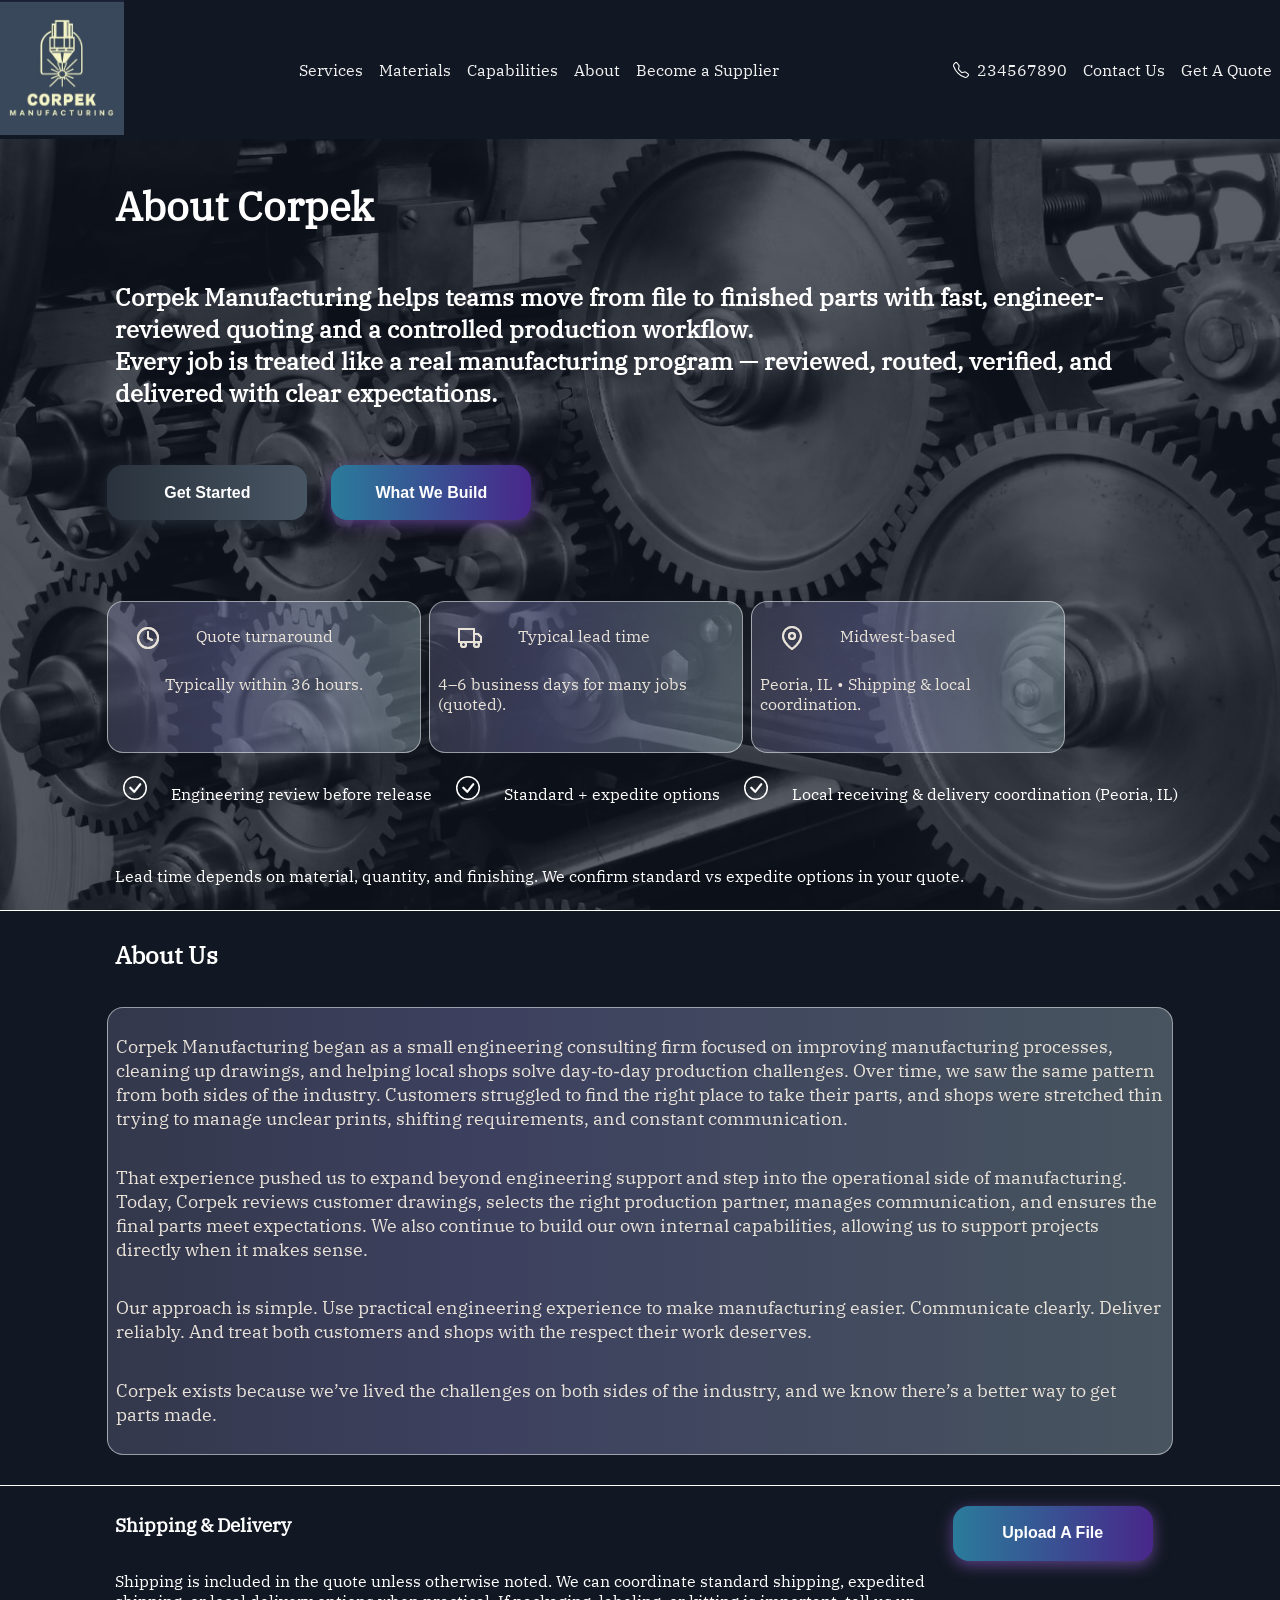
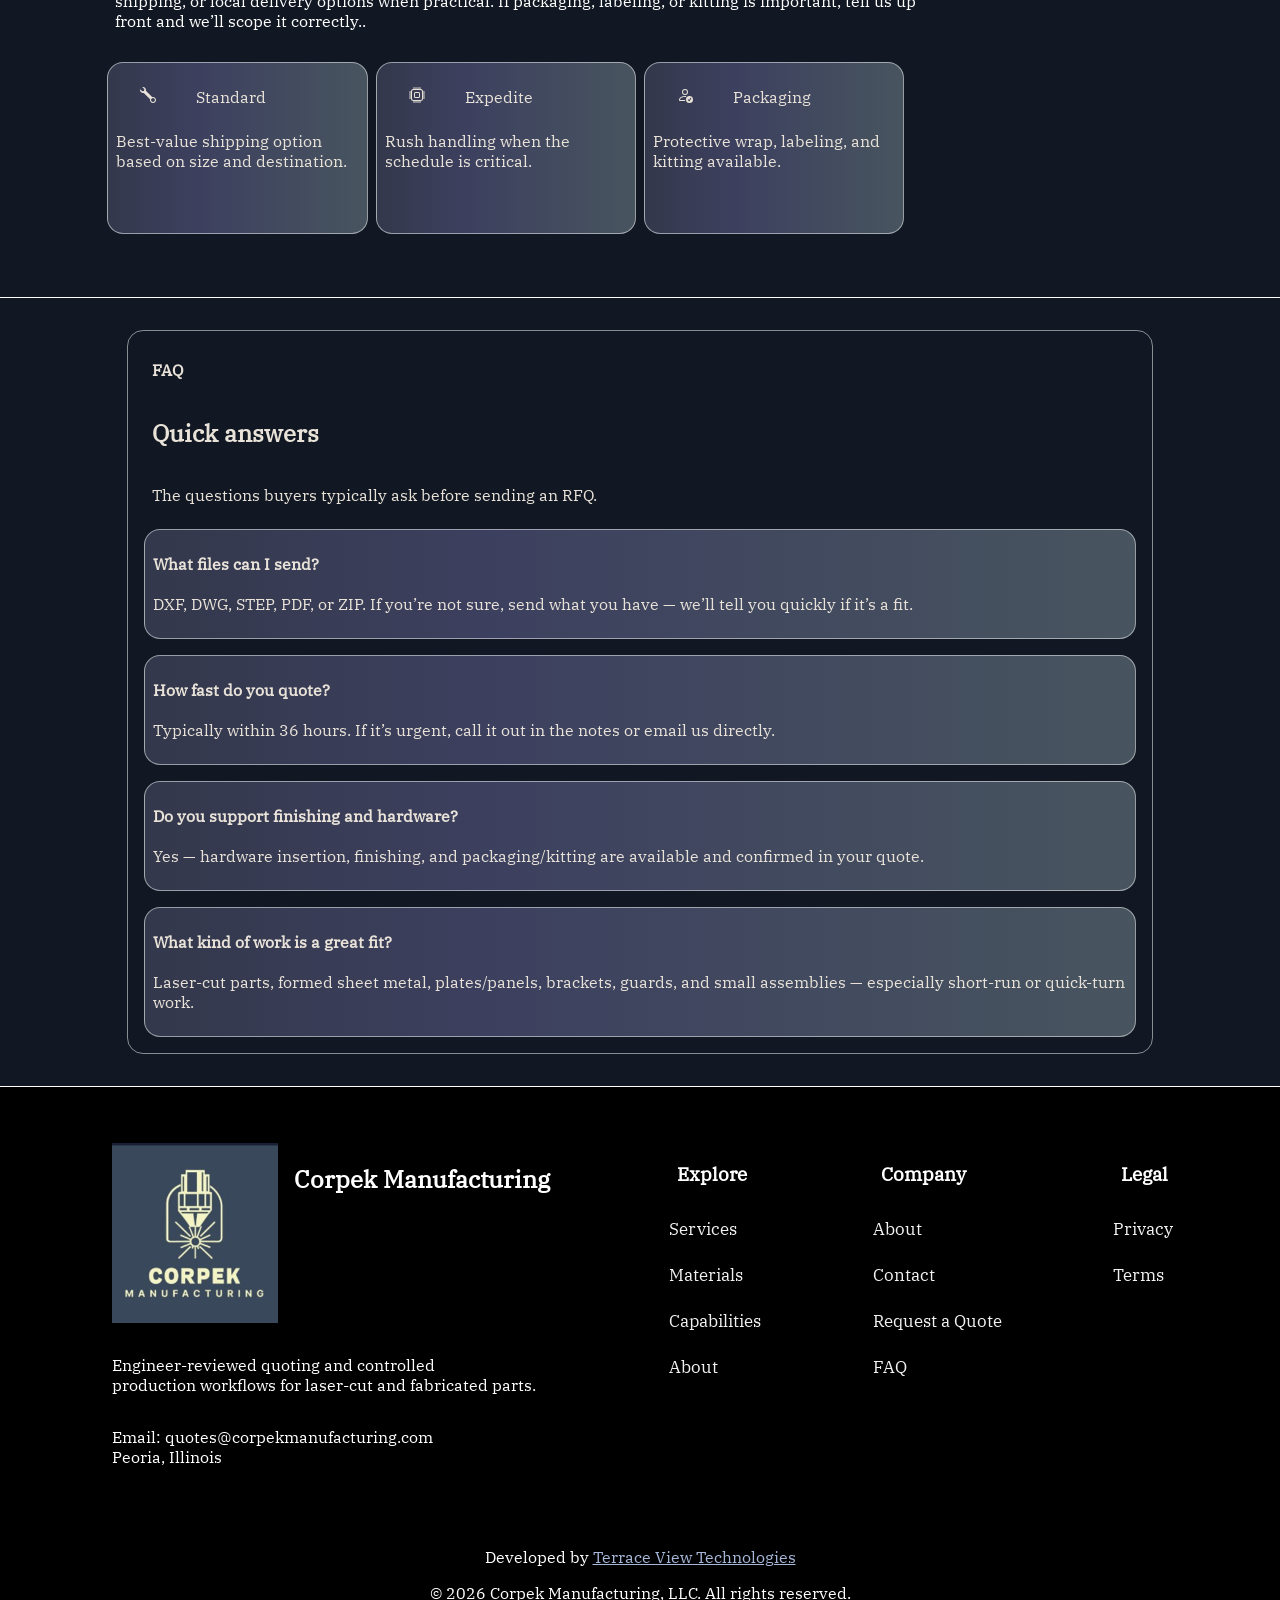
==== commit 13dad74f: "Add files via upload" ====
--- a/about.html
+++ b/about.html
@@ -29,8 +29,8 @@
 
     <!-- Navbar -->
     <section class="nav" id="navbar">
-        <a href="index.html"><img src="images/CorpekLogo.jpg" alt="Corpek Manufacturing" class="logo"></img></a>
-        <a href="index.html" class="home">Corpek Manufacturing</a>
+        <a href="index.html" style="padding:0;"><img src="images/CorpekLogo.jpg" alt="Corpek Manufacturing"
+                class="logo"></img></a>
         <a class="serv-link" href="services.html">Services</a>
         <a href="materials.html">Materials</a>
         <a href="capabilities.html">Capabilities</a>
@@ -65,8 +65,9 @@
                     — reviewed, routed, verified, and delivered with clear expectations.</h2>
             </section>
             <section class="hero-buttons">
-                <button class="btn-hover color-8" style="margin-left: 0;">Get Started</button>
-                <button class="btn-hover color-3" style="margin-left: 0;">What We Build</button>
+                <a href="quote.html"><button class="btn-hover color-8" style="margin-left: 0;">Get Started</button></a>
+                <a href="capabilities.html"><button class="btn-hover color-3" style="margin-left: 0;">What We
+                        Build</button></a>
             </section>
 
             <section class=" sm-card1">
@@ -195,7 +196,7 @@
                 tell us up front and we’ll scope it correctly..</p>
         </div>
         <div class="button">
-            <button class="btn-hover color-3">Upload A File</button>
+            <a href="quote.html"><button class="btn-hover color-3">Upload A File</button></a>
         </div>
         <div class="sm-card1">
             <div class="sm-card-top">
@@ -244,7 +245,7 @@
     <div class="page-borders-margin"></div>
 
     <!-- FAQ -->
-    <div class="faq-card" style="margin:auto;">
+    <div class="faq-card" id="faq" style="margin:auto;">
         <div style="margin-left: 1rem;">
             <h4>FAQ</h4>
             <h2>Quick answers</h2>
@@ -313,7 +314,7 @@
                 <a href="quote.html">Request a Quote</a>
             </div>
             <div class="footer-link">
-                <a href="FAQ.html">FAQ</a>
+                <a href="#faq">FAQ</a>
             </div>
         </section>
         <section class="footer-col2">
@@ -326,6 +327,8 @@
             </div>
         </section>
     </section>
+    <p style="text-align: center; background-color: black; margin: 0px;">Developed by <a
+            href="https://www.terraceviewtechnologies.com" style="color: #a6b7d8;">Terrace View Technologies</a></p>
     <p style="text-align: center; background-color: black; margin: 0px;">© 2026 Corpek Manufacturing, LLC. All
         rights
         reserved.</p>
--- a/style.css
+++ b/style.css
@@ -8,6 +8,15 @@
 color:#ffffff;
 }
 
+/* ibm-plex-serif-regular - latin */
+@font-face {
+  font-display: swap; /* Check https://developer.mozilla.org/en-US/docs/Web/CSS/@font-face/font-display for other options. */
+  font-family: 'IBM Plex Serif';
+  font-style: normal;
+  font-weight: 400;
+  src: url("fonts/ibm-plex-serif-v20-latin-regular.woff2") format('woff2'); /* Chrome 36+, Opera 23+, Firefox 39+, Safari 12+, iOS 10+ */
+}
+
 h1, h2, h3, h4 {
 padding: 8px;
 }
@@ -34,27 +43,19 @@
 }
 
 
-
-/* Change the color of links on hover */
 .nav a:hover:not(:nth-child(1)) {
 background-color: #ddd;
 color: black;
 }
 
-/* Add an active class to highlight the current page */
-.nav a.active {
-background-color: white;
-color: black;
-}
-
-/* Hide the link that should open and close the topnav on small screens */
+
 .nav .icon {
 display: none;
 }
 
 
 
-/* When the screen is less than 600 pixels wide, hide all links, except for the first one ("Home"). Show the link that contains should open and close the topnav (.icon) */
+
 @media screen and (max-width: 900px) {
 .nav {display:block;}
 .nav a:not(:first-child) {display: none;}
@@ -66,7 +67,7 @@
 }
 }
 
-/* The "responsive" class is added to the topnav with JavaScript when the user clicks on the icon. This class makes the topnav look good on small screens (display the links vertically instead of horizontally) */
+
 @media screen and (max-width: 900px) {
 .nav.responsive {position: relative;}
 .nav.responsive a.icon {
@@ -77,7 +78,7 @@
 .nav.responsive a {
 float: none;
 display: block;
-text-align: left;
+text-align: center;
 }
 }
 
@@ -222,49 +223,16 @@
 }
 
 
-.btn-hover.color-1 {
-background-image: linear-gradient(to right, #25aae1, #40e495, #30dd8a, #2bb673);
-box-shadow: 0 4px 15px 0 rgba(49, 196, 190, 0.75);
-}
-.btn-hover.color-2 {
-background-image: linear-gradient(to right, #f5ce62, #e43603, #fa7199, #e85a19);
-box-shadow: 0 4px 15px 0 rgba(229, 66, 10, 0.75);
-}
+
 .btn-hover.color-3 {
 background-image: linear-gradient(to right, #2A7B9B, #48278A, #5DB6D9, #7D56CC);
 box-shadow: 0 4px 15px 0 rgba(116, 79, 168, 0.75);
 }
-.btn-hover.color-4 {
-background-image: linear-gradient(to right, #fc6076, #ff9a44, #ef9d43, #e75516);
-box-shadow: 0 4px 15px 0 rgba(252, 104, 110, 0.75);
-}
-.btn-hover.color-5 {
-background-image: linear-gradient(to right, #0ba360, #3cba92, #30dd8a, #2bb673);
-box-shadow: 0 4px 15px 0 rgba(23, 168, 108, 0.75);
-}
-.btn-hover.color-6 {
-background-image: linear-gradient(to right, #009245, #FCEE21, #00A8C5, #D9E021);
-box-shadow: 0 4px 15px 0 rgba(83, 176, 57, 0.75);
-}
-.btn-hover.color-7 {
-background-image: linear-gradient(to right, #6253e1, #852D91, #A3A1FF, #F24645);
-box-shadow: 0 4px 15px 0 rgba(126, 52, 161, 0.75);
-}
 .btn-hover.color-8 {
 background-image: linear-gradient(to right, #29323c, #485563, #2b5876, #4e4376);
 box-shadow: 0 4px 15px 0 rgba(45, 54, 65, 0.75);
 }
-.btn-hover.color-9 {
-background-image: linear-gradient(to right, #25aae1, #4481eb, #04befe, #3f86ed);
-box-shadow: 0 4px 15px 0 rgba(65, 132, 234, 0.75);
-}
-.btn-hover.color-10 {
-background-image: linear-gradient(to right, #ed6ea0, #ec8c69, #f7186a , #FBB03B);
-box-shadow: 0 4px 15px 0 rgba(236, 116, 149, 0.75);
-}
-.btn-hover.color-11 {
-background-image: linear-gradient(to right, #eb3941, #f15e64, #e14e53, #e2373f);  box-shadow: 0 5px 15px rgba(242, 97, 103, .4);
-}
+
 
 .svg-phone{
 color:white;
@@ -501,8 +469,6 @@
 .text-bottom { grid-area: text-bottom; }
 
 /* accordion */
-
-/* Core styles/functionality */
 .tab {
 position: relative;
 background-color: #3d3d3d;
@@ -521,7 +487,7 @@
 max-height: 100%;
 }
 
-/* Visual styles */
+
 .accordion {
 width:90%;
 margin:auto;
@@ -566,7 +532,7 @@
 --theme: var(--secondary);
 }
 
-/* Arrow animation */
+
 .tab input:not(:checked) + .tab__label:hover::after {
 animation: bounce .5s infinite;
 }
@@ -842,6 +808,10 @@
 }
 
 @media only screen and (max-width: 780px) {
+
+    .privacy-card *{
+        margin:0;
+    }
 
     .button{
         width:90%;
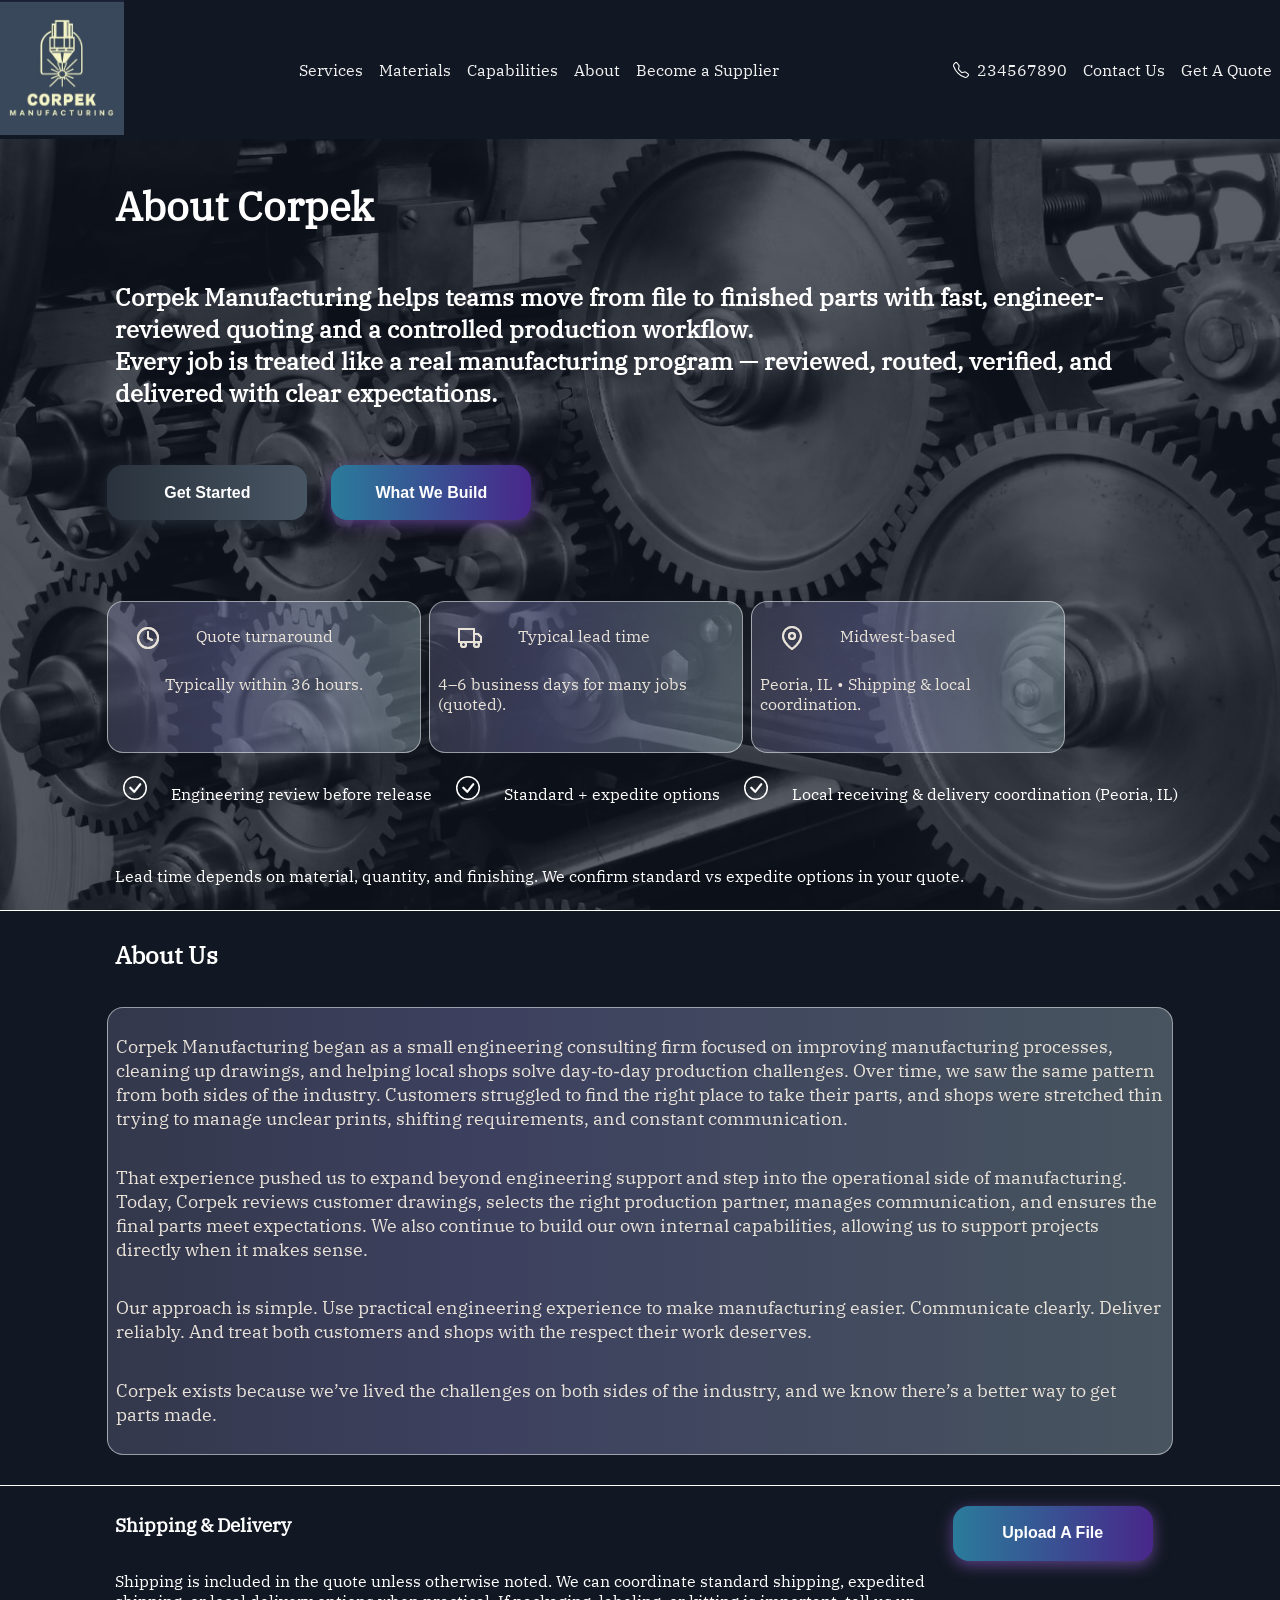
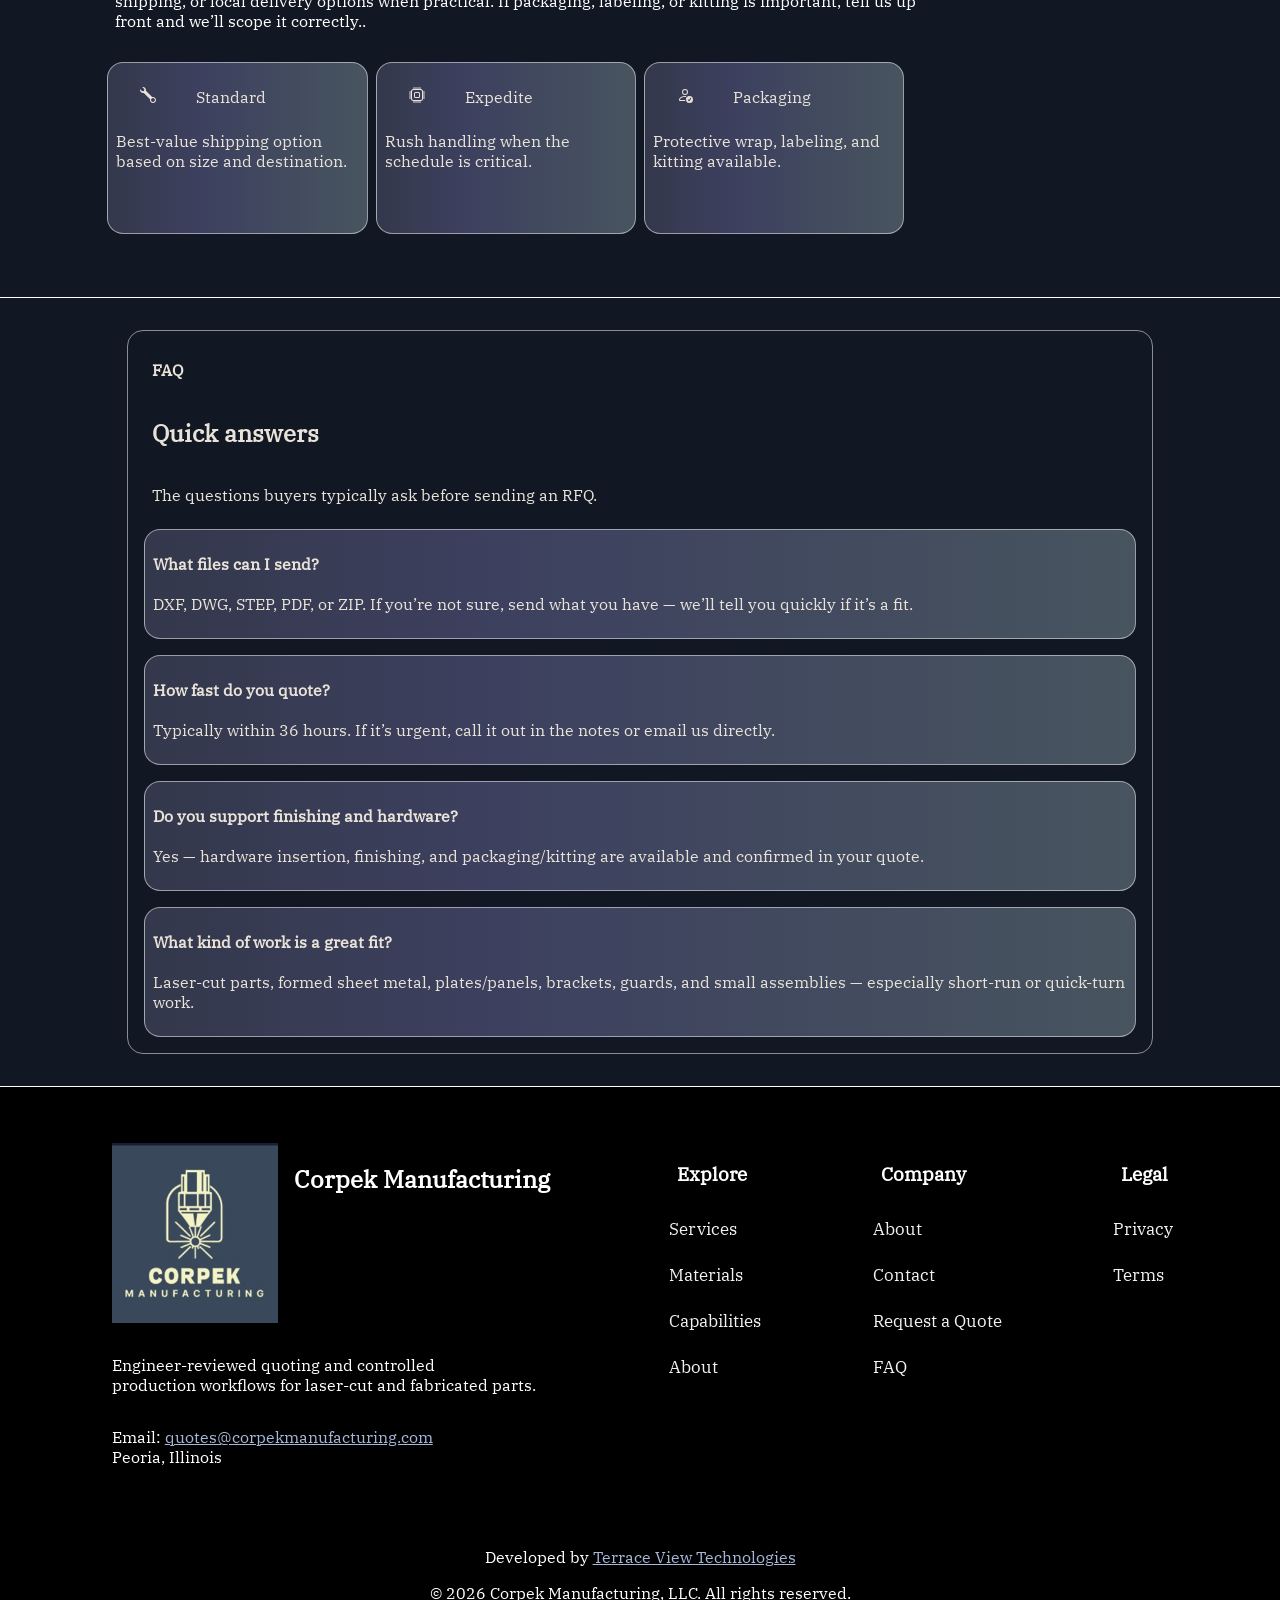
==== commit db26c2b4: "Add files via upload" ====
--- a/about.html
+++ b/about.html
@@ -284,7 +284,8 @@
             </div>
             <p>Engineer-reviewed quoting and controlled <br>
                 production workflows for laser-cut and fabricated parts.</p>
-            <p>Email: quotes@corpekmanufacturing.com<br>
+            <p>Email: <a href="mailto:quotes@corpekmanufacturing.com"
+                    style="color: #a6b7d8;">quotes@corpekmanufacturing.com</a><br>
                 Peoria, Illinois</p>
         </section>
         <section class="footer-col2">
